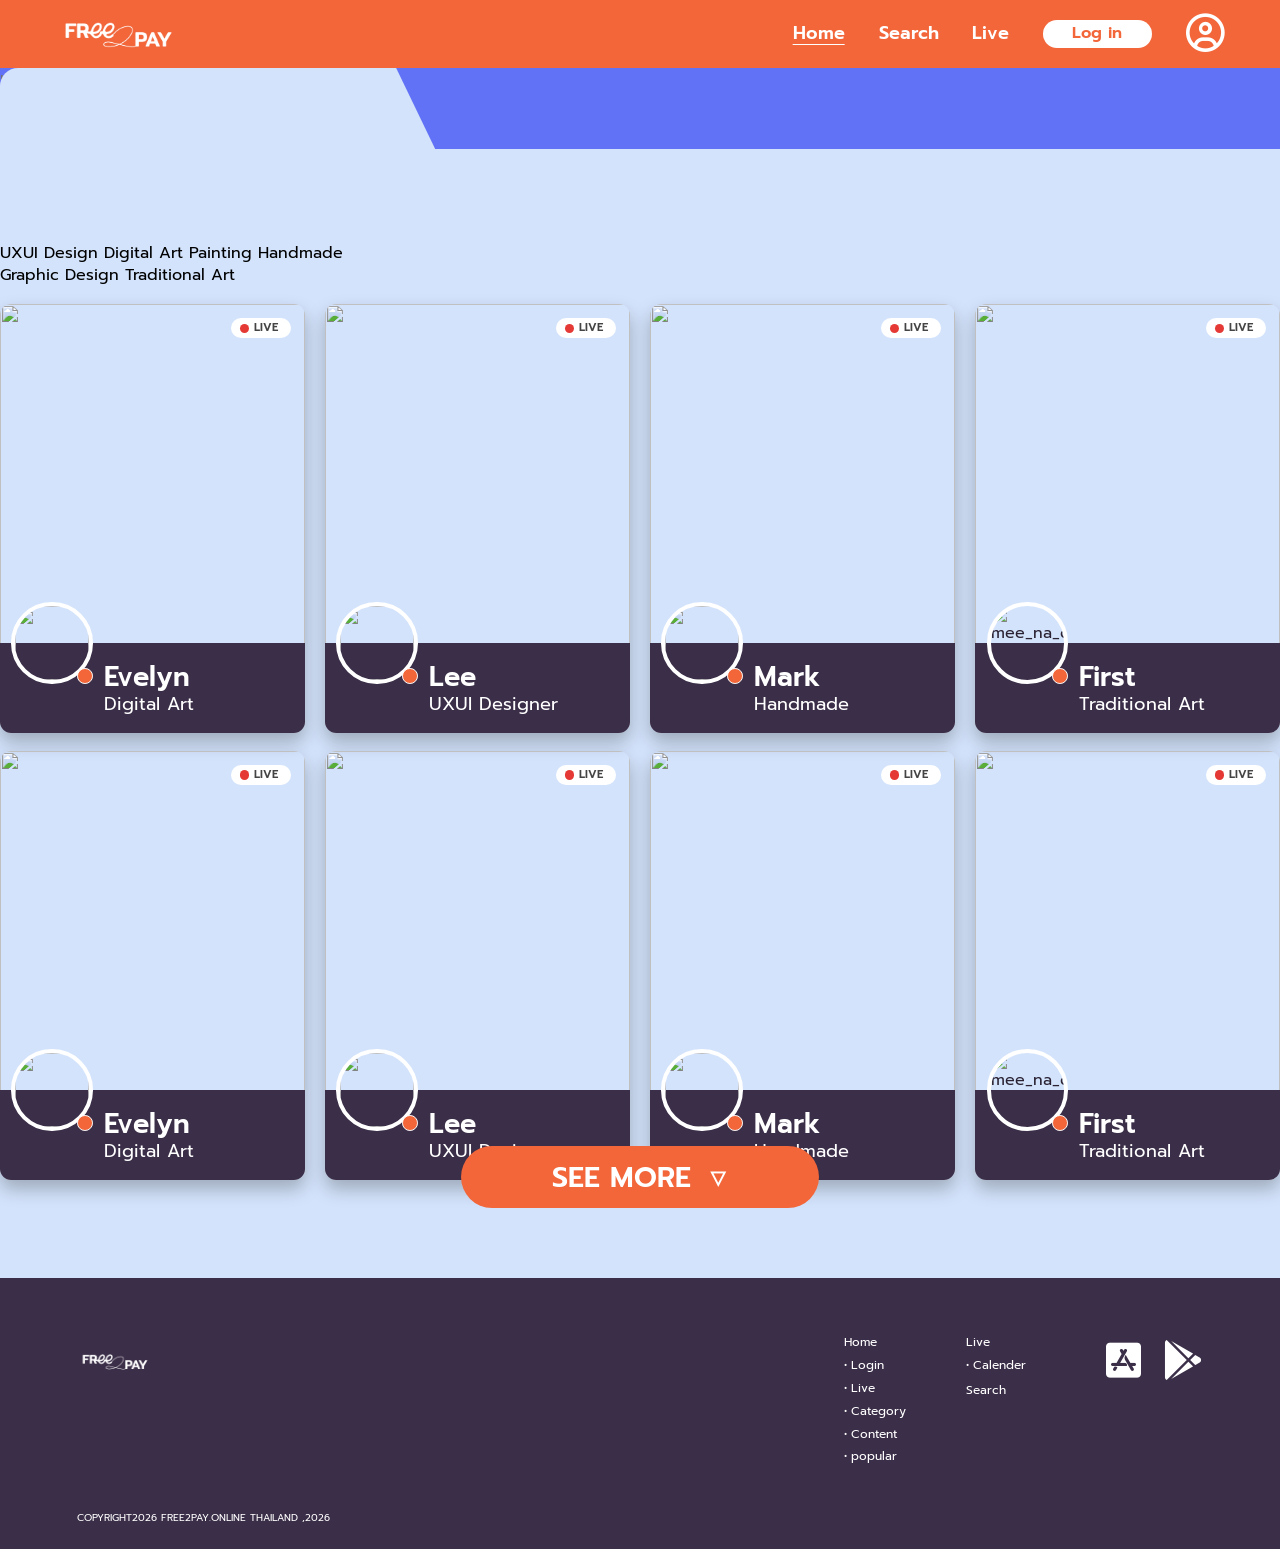
==== free2play-main/page/live.html @ f83314f8 "first commit" ====
<!DOCTYPE html>
<html lang="en">

<head>
    <meta charset="UTF-8">
    <meta name="viewport" content="width=device-width, initial-scale=1.0">

    <!-- favicon+webname -->
    <link rel="icon" type="image/png" href="../images/favicon.png">
    <title>Free2Pay</title>

    <!-- css -->
    <link rel="stylesheet" href="../css/style.css">

    <!-- FontAwesome for Icons -->
    <link rel="stylesheet" href="https://cdnjs.cloudflare.com/ajax/libs/font-awesome/6.4.0/css/all.min.css">

    <!-- Google Fonts: Prompt -->
    <link rel="preconnect" href="https://fonts.googleapis.com">
    <link rel="preconnect" href="https://fonts.gstatic.com" crossorigin>
    <link href="https://fonts.googleapis.com/css2?family=Prompt:wght@300;400;600;700&display=swap" rel="stylesheet">

</head>

<body>

    <nav class="menu">
        <button class="menu-toggle" aria-label="เมนู"
            aria-expanded="false"><span></span><span></span><span></span></button>
        <a href="../page/index.html">
            <img src="../images/logo_white.png" alt="Free2Pay" class="logo_home">
        </a>
        <div class="menubar">
            <div class="menu-links">
                <a href="../page/index.html">Home</a>
                <a href="../page/search.html">Search</a>
                <a href="../page/live.html">Live</a>

                <div class="login">
                    <a href="../page/login.html">Log in</a>
                </div>
            </div>

            <div class="profile">
                <a href="../page/profile.html"><i class="fa-regular fa-circle-user"></i></a>
            </div>
        </div>
    </nav><!--manu-->





    <div class="haed-file-blue">
        <input type="Search" class="input-Search" placeholder="เริ่มค้นหา..." required>
    </div><!-- หมวดหมู่แฟ้มที่เป็นยื้นๆออกมาของโฟลเดอร์ฟ้าอ่อน ของหน้านี้มีช่องค้นหา -->

    <div class="file-blue">

        <div class="interest-tags">
            <div class="tags-row">
                <button type="button" class="tag-pill">UXUI Design</button>
                <button type="button" class="tag-pill">Digital Art</button>
                <button type="button" class="tag-pill">Painting</button>
                <button type="button" class="tag-pill">Handmade</button>
            </div>
            <div class="tags-row">
                <button type="button" class="tag-pill">Graphic Design</button>
                <button type="button" class="tag-pill">Traditional Art</button>
            </div>
        </div><!-- หมวดหมู่ที่เลือกได้ว่ามีงานประเภทออะไรบ้าง จ้าง/ดูงานแนวไหนได้บ้าง -->

        <div class="box-live">

            <div class="video-livebox">

                <div class="but-liveplay">
                    <div class="play"></div>
                    <div class="text-live">LIVE</div>
                </div><!-- ปุ่มสถานะเล่นlive -->

                <img src="https://images.unsplash.com/photo-1744686909443-eb72a54de998?w=500&auto=format&fit=crop&q=60&ixlib=rb-4.1.0&ixid=NHwxMjA3fDA%3D"
                    alt="" class="video"><!-- กล่องวิดิโอlive -->

                <div class="profile-bar">
                    <div class="profile-img">
                        <img src="https://images.unsplash.com/photo-1529665253569-6d01c0eaf7b6?w=500&auto=format&fit=crop&q=60&ixlib=rb-4.1.0&ixid=NHwxMjA3fDA%3D"
                            alt="">
                        <div class="status-on"></div><!-- ปุ่มแสดงสถานะว่าon -->
                    </div>
                </div>

                <div class="username-box">
                    <div class="title-username">Evelyn</div>
                    <div class="category-user">Digital Art</div>
                </div><!-- ชื่อuserกับประเภทของที่ลงหรือliveอยู่ -->

            </div><!-- กล่องlive -->
            <div class="video-livebox">

                <div class="but-liveplay">
                    <div class="play"></div>
                    <div class="text-live">LIVE</div>
                </div><!-- ปุ่มสถานะเล่นlive -->

                <img src="https://images.unsplash.com/photo-1648312182804-346237fbc0ea?w=500&auto=format&fit=crop&q=60&ixlib=rb-4.1.0&ixid=NHwxMjA3fDA%3D"
                    alt="" class="video"><!-- กล่องวิดิโอlive -->

                <div class="profile-bar">
                    <div class="profile-img">
                        <img src="https://plus.unsplash.com/premium_vector-1719858610210-ba3445e84822?w=300&auto=format&fit=crop&q=60&ixlib=rb-4.1.0&ixid=NHwxMjA3fDA%3D"
                            alt="">
                        <div class="status-on"></div><!-- ปุ่มแสดงสถานะว่าon -->
                    </div>
                </div>

                <div class="username-box">
                    <div class="title-username">Lee</div>
                    <div class="category-user">UXUI Designer</div>
                </div><!-- ชื่อuserกับประเภทของที่ลงหรือliveอยู่ -->

            </div><!-- กล่องlive -->
            <div class="video-livebox">

                <div class="but-liveplay">
                    <div class="play"></div>
                    <div class="text-live">LIVE</div>
                </div><!-- ปุ่มสถานะเล่นlive -->

                <img src="https://images.unsplash.com/photo-1780736309282-7af387641534?w=500&auto=format&fit=crop&q=60&ixlib=rb-4.1.0&ixid=NHwxMjA3fDA%3D"
                    alt="" class="video"><!-- กล่องวิดิโอlive -->

                <div class="profile-bar">
                    <div class="profile-img">
                        <img src="https://plus.unsplash.com/premium_photo-1689568126014-06fea9d5d341?w=500&auto=format&fit=crop&q=60&ixlib=rb-4.1.0&ixid=NHwxMjA3fDA%3D"
                            alt="">
                        <div class="status-on"></div><!-- ปุ่มแสดงสถานะว่าon -->
                    </div>
                </div>

                <div class="username-box">
                    <div class="title-username">Mark</div>
                    <div class="category-user">Handmade</div>
                </div><!-- ชื่อuserกับประเภทของที่ลงหรือliveอยู่ -->

            </div><!-- กล่องlive -->
            <div class="video-livebox">

                <div class="but-liveplay">
                    <div class="play"></div>
                    <div class="text-live">LIVE</div>
                </div><!-- ปุ่มสถานะเล่นlive -->

                <img src="https://plus.unsplash.com/premium_photo-1679811672048-9d4b810a7588?w=500&auto=format&fit=crop&q=60&ixlib=rb-4.1.0&ixid=NHwxMjA3fDA%3D"
                    alt="" class="video"><!-- กล่องวิดิโอlive -->

                <div class="profile-bar">
                    <div class="profile-img">
                        <img src="https://scontent-bkk1-2.cdninstagram.com/v/t51.82787-19/587623950_18121647724535474_4561500412363882369_n.jpg?_nc_cat=107&ig_cache_key=GA5uBiOynl3nimFAAIE-vwl1tE0-bmNDAQAB0j-ccb7-5&ccb=7-5&_nc_sid=669407&efg=eyJ2ZW5jb2RlX3RhZyI6InByb2ZpbGVfcGljLnd3dy4xMDgwLkMzIn0%3D&_nc_ohc=AkH8F7Z1qrAQ7kNvwEpXcQX&_nc_oc=AdrXPxxRlP6kgcQ-6U1NUYLHuDvqqBz2s7X9SCip2ym4QjEUYayQNRMcZkh5pmNv8H8&_nc_zt=24&_nc_ht=scontent-bkk1-2.cdninstagram.com&_nc_gid=FTSDUXnGrujBvpRXJhyRGA&_nc_ss=7a6a8&oh=00_AQR739LDVfrSMfxRnPGQp_uZXDQSk8Ql9ayR_ceXsbznjg&oe=6AEE8E19"
                            alt="mee_na_desu">
                        <div class="status-on"></div><!-- ปุ่มแสดงสถานะว่าon -->
                    </div>
                </div>

                <div class="username-box">
                    <div class="title-username">First</div>
                    <div class="category-user">Traditional Art</div>
                </div><!-- ชื่อuserกับประเภทของที่ลงหรือliveอยู่ -->

            </div><!-- กล่องlive -->

        </div><!-- ครอบกล่องlive -->

        <div class="box-live">

            <div class="video-livebox">

                <div class="but-liveplay">
                    <div class="play"></div>
                    <div class="text-live">LIVE</div>
                </div><!-- ปุ่มสถานะเล่นlive -->

                <img src="https://images.unsplash.com/photo-1744686909443-eb72a54de998?w=500&auto=format&fit=crop&q=60&ixlib=rb-4.1.0&ixid=NHwxMjA3fDA%3D"
                    alt="" class="video"><!-- กล่องวิดิโอlive -->

                <div class="profile-bar">
                    <div class="profile-img">
                        <img src="https://images.unsplash.com/photo-1529665253569-6d01c0eaf7b6?w=500&auto=format&fit=crop&q=60&ixlib=rb-4.1.0&ixid=NHwxMjA3fDA%3D"
                            alt="">
                        <div class="status-on"></div><!-- ปุ่มแสดงสถานะว่าon -->
                    </div>
                </div>

                <div class="username-box">
                    <div class="title-username">Evelyn</div>
                    <div class="category-user">Digital Art</div>
                </div><!-- ชื่อuserกับประเภทของที่ลงหรือliveอยู่ -->

            </div><!-- กล่องlive -->
            <div class="video-livebox">

                <div class="but-liveplay">
                    <div class="play"></div>
                    <div class="text-live">LIVE</div>
                </div><!-- ปุ่มสถานะเล่นlive -->

                <img src="https://images.unsplash.com/photo-1648312182804-346237fbc0ea?w=500&auto=format&fit=crop&q=60&ixlib=rb-4.1.0&ixid=NHwxMjA3fDA%3D"
                    alt="" class="video"><!-- กล่องวิดิโอlive -->

                <div class="profile-bar">
                    <div class="profile-img">
                        <img src="https://plus.unsplash.com/premium_vector-1719858610210-ba3445e84822?w=300&auto=format&fit=crop&q=60&ixlib=rb-4.1.0&ixid=NHwxMjA3fDA%3D"
                            alt="">
                        <div class="status-on"></div><!-- ปุ่มแสดงสถานะว่าon -->
                    </div>
                </div>

                <div class="username-box">
                    <div class="title-username">Lee</div>
                    <div class="category-user">UXUI Designer</div>
                </div><!-- ชื่อuserกับประเภทของที่ลงหรือliveอยู่ -->

            </div><!-- กล่องlive -->
            <div class="video-livebox">

                <div class="but-liveplay">
                    <div class="play"></div>
                    <div class="text-live">LIVE</div>
                </div><!-- ปุ่มสถานะเล่นlive -->

                <img src="https://images.unsplash.com/photo-1780736309282-7af387641534?w=500&auto=format&fit=crop&q=60&ixlib=rb-4.1.0&ixid=NHwxMjA3fDA%3D"
                    alt="" class="video"><!-- กล่องวิดิโอlive -->

                <div class="profile-bar">
                    <div class="profile-img">
                        <img src="https://plus.unsplash.com/premium_photo-1689568126014-06fea9d5d341?w=500&auto=format&fit=crop&q=60&ixlib=rb-4.1.0&ixid=NHwxMjA3fDA%3D"
                            alt="">
                        <div class="status-on"></div><!-- ปุ่มแสดงสถานะว่าon -->
                    </div>
                </div>

                <div class="username-box">
                    <div class="title-username">Mark</div>
                    <div class="category-user">Handmade</div>
                </div><!-- ชื่อuserกับประเภทของที่ลงหรือliveอยู่ -->

            </div><!-- กล่องlive -->
            <div class="video-livebox">

                <div class="but-liveplay">
                    <div class="play"></div>
                    <div class="text-live">LIVE</div>
                </div><!-- ปุ่มสถานะเล่นlive -->

                <img src="https://plus.unsplash.com/premium_photo-1679811672048-9d4b810a7588?w=500&auto=format&fit=crop&q=60&ixlib=rb-4.1.0&ixid=NHwxMjA3fDA%3D"
                    alt="" class="video"><!-- กล่องวิดิโอlive -->

                <div class="profile-bar">
                    <div class="profile-img">
                        <img src="https://scontent-bkk1-2.cdninstagram.com/v/t51.82787-19/587623950_18121647724535474_4561500412363882369_n.jpg?_nc_cat=107&ig_cache_key=GA5uBiOynl3nimFAAIE-vwl1tE0-bmNDAQAB0j-ccb7-5&ccb=7-5&_nc_sid=669407&efg=eyJ2ZW5jb2RlX3RhZyI6InByb2ZpbGVfcGljLnd3dy4xMDgwLkMzIn0%3D&_nc_ohc=AkH8F7Z1qrAQ7kNvwEpXcQX&_nc_oc=AdrXPxxRlP6kgcQ-6U1NUYLHuDvqqBz2s7X9SCip2ym4QjEUYayQNRMcZkh5pmNv8H8&_nc_zt=24&_nc_ht=scontent-bkk1-2.cdninstagram.com&_nc_gid=FTSDUXnGrujBvpRXJhyRGA&_nc_ss=7a6a8&oh=00_AQR739LDVfrSMfxRnPGQp_uZXDQSk8Ql9ayR_ceXsbznjg&oe=6AEE8E19"
                            alt="mee_na_desu">
                        <div class="status-on"></div><!-- ปุ่มแสดงสถานะว่าon -->
                    </div>
                </div>

                <div class="username-box">
                    <div class="title-username">First</div>
                    <div class="category-user">Traditional Art</div>
                </div><!-- ชื่อuserกับประเภทของที่ลงหรือliveอยู่ -->

            </div><!-- กล่องlive -->

        </div><!-- ครอบกล่องlive -->

        <div class="box-button-seemore">
            <div class="but-seemore">
                SEE MORE <i class="fa-regular fa-sort-down"></i>
            </div>
        </div><!-- ปุ่มsee more -->

    </div><!-- แฟ้มข้างในของโฟลเดอร์ฟ้าอ่อน -->

    <footer class="footer">
        <div class="footer-container">

            <!-- โลโก้ฝั่งซ้าย -->
            <div class="footer-brand">
                <a href="index.html">
                    <img src="../images/logo_white.png" alt="Free2Pay" class="footer-logo">
                </a>
            </div>

            <!-- เมนูลิงก์ตรงกลาง -->
            <div class="footer-nav">
                <!-- คอลัมน์ Home -->
                <div class="footer-col">
                    <h4 class="footer-title">Home</h4>
                    <ul class="footer-list">
                        <li><a href="login.html">Login</a></li>
                        <li><a href="live.html">Live</a></li>
                        <li><a href="search.html">Category</a></li>
                        <li><a href="#">Content</a></li>
                        <li><a href="#">popular</a></li>
                    </ul>
                </div>

                <!-- คอลัมน์ Live & Search -->
                <div class="footer-col">
                    <h4 class="footer-title">Live</h4>
                    <ul class="footer-list">
                        <li><a href="live.html">Calender</a></li>
                    </ul>
                    <h4 class="footer-title search-title"><a href="search.html">Search</a></h4>
                </div>
            </div>

            <!-- ไอคอนดาวน์โหลดแอปฝั่งขวา -->
            <div class="footer-apps">
                <a href="#" class="app-icon" title="App Store">
                    <i class="fa-brands fa-app-store-ios"></i>
                </a>
                <a href="#" class="app-icon" title="Google Play">
                    <i class="fa-brands fa-google-play"></i>
                </a>
            </div>

        </div><!-- footer-container -->

        <!-- ข้อความ Copyright ด้านล่างสุด -->
        <div class="footer-bottom">
            <p>COPYRIGHT2026 FREE2PAY.ONLINE THAILAND ,2026</p>
        </div>
    </footer>

    <script src="../js/menu.js"></script>
</body>

</html>
---- free2play-main/css/style.css ----
/* =====================================================
   Free2Pay – style.css (เขียนให้ตรงกับ class ใน index.html)
   ===================================================== */

:root {
    --orange: #f2663a;
    --plum: #3b2e48;
    --violet: #6272f6;
    --sky: #d3e3fb;
    --paper: #c9dcf7;
    --pink: #ffe0e0;
    --cream: #fdf1ee;
    --ink: #2a2233;
    --font: "Prompt", system-ui, sans-serif;
    --u: calc(100vw / 567);
    /* 1u = 1px ของแบบที่กว้าง 567px */
    --wrap: 88vw;
    --gap: calc(44 * var(--u));
}

* {
    box-sizing: border-box;
    margin: 0;
    padding: 0;
}

body {
    font-family: var(--font);
    color: var(--ink);
    background: var(--violet);
    line-height: 1.4;
}

a {
    color: inherit;
    text-decoration: none;
}

ul {
    list-style: none;
}

img {
    display: block;
    max-width: 100%;
}

button,
input,
textarea {
    font: inherit;
    border: 0;
    outline: 0;
    background: none;
}

button {
    cursor: pointer;
}

:focus-visible {
    outline: 3px solid #fff;
    outline-offset: 2px;
}

/* ---------- ตัวช่วยที่ใช้ซ้ำ ---------- */
.status-on {
    position: absolute;
    right: 0;
    bottom: 0;
    width: 14px;
    height: 14px;
    background: var(--orange);
    border: 2px solid #fff;
    border-radius: 50%;
}

/* =====================================================
   MENU
   ===================================================== */
.menu {
    background: var(--orange);
    height: clamp(52px, calc(30 * var(--u)), 80px);
    padding: 0 calc(25 * var(--u));
    display: flex;
    align-items: center;
    justify-content: space-between;
    position: sticky;
    top: 0;
    z-index: 100;
}

.logo_home {
    width: clamp(90px, calc(55 * var(--u)), 170px);
    height: auto;
}

.menubar {
    display: flex;
    align-items: center;
    gap: clamp(14px, calc(15 * var(--u)), 40px);
    color: #fff;
    font-size: clamp(12px, calc(8 * var(--u)), 22px);
    font-weight: 600;
}

.menubar>a:first-child {
    text-decoration: underline;
    text-underline-offset: 5px;
}

.login a {
    display: block;
    background: #fff;
    color: var(--orange);
    padding: .15em 1.8em;
    border-radius: 99px;
    font-size: .9em;
}

.profile a {
    display: block;
    font-size: clamp(22px, calc(17 * var(--u)), 44px);
    line-height: 1;
}

/* =====================================================
   HERO  (<haed> ใน html ต้องสั่ง display:block)
   ===================================================== */
.hero-bar {
    display: block;
    position: relative;
    height: calc(216 * var(--u));
    background: url('../images/home.png') no-repeat center center / cover;
    color: #fff;
    overflow: hidden;
}

/* ซ่อน element ที่ซ้ำกับภาพพื้นหลัง (โลโก้และข้อความอยู่ใน home.png แล้ว) */
.hero-bar .logo-img,
.hero-bar .text-promot {
    display: none;
}

/* รูปภาพ Polaroid ฝั่งขวา */
.img-promot {
    position: absolute;
    inset: 0;
    z-index: 2;
    pointer-events: none;
}

.img-promot img {
    pointer-events: auto;
    position: absolute;
    background: #fff;
    padding: calc(3 * var(--u));
    object-fit: cover;
    border-radius: calc(3 * var(--u));
    box-shadow: 0 calc(3 * var(--u)) calc(8 * var(--u)) rgba(0, 0, 0, .35);
    transition: transform .3s, z-index .3s;
}

.img-promot img:nth-child(1) {
    width: calc(100 * var(--u));
    height: calc(114 * var(--u));
    left: calc(262 * var(--u));
    top: calc(103 * var(--u));
    transform: rotate(-20deg);
    z-index: 1;
}

.img-promot img:nth-child(2) {
    width: calc(100 * var(--u));
    height: calc(108 * var(--u));
    left: calc(360 * var(--u));
    top: calc(60 * var(--u));
    transform: rotate(-12deg);
    z-index: 3;
}

.img-promot img:nth-child(3) {
    width: calc(106 * var(--u));
    height: calc(98 * var(--u));
    left: calc(458 * var(--u));
    top: calc(73 * var(--u));
    transform: rotate(7deg);
    z-index: 2;
}

.img-promot img:hover {
    transform: scale(1.05) rotate(0deg);
    z-index: 10;
}

.button-home {
    position: absolute;
    left: calc(59 * var(--u));
    top: calc(151 * var(--u));
    z-index: 5;
}

.button-home a {
    display: flex;
    align-items: center;
    justify-content: center;
    width: calc(112 * var(--u));
    height: calc(35 * var(--u));
    background: var(--violet);
    color: #fff;
    font-size: calc(14 * var(--u));
    font-weight: 500;
    border-radius: calc(5 * var(--u));
    transition: background .2s;
}

.button-home a:hover {
    background: var(--orange);
}

/* =====================================================
   แท็บสีน้ำเงินที่ยื่นขึ้นไปในฮีโร่ + ปุ่ม SEE ALL
   ===================================================== */
.haed-file-darkblue {
    position: relative;
    z-index: 3;
    height: calc(38 * var(--u));
    margin-top: calc(-38 * var(--u));
    display: flex;
    justify-content: flex-end;
    align-items: center;
    padding-right: calc(24 * var(--u));
}

.haed-file-darkblue::before {
    content: "";
    position: absolute;
    right: 0;
    bottom: 0;
    width: calc(195 * var(--u));
    height: 100%;
    background: var(--violet);
    clip-path: polygon(0 100%, 4% 14%, 9% 0, 100% 0, 100% 100%);
}

.see-button {
    position: relative;
    margin-top: calc(8 * var(--u));
}

.see-button a {
    display: block;
    background: var(--pink);
    color: var(--orange);
    font-weight: 600;
    letter-spacing: .5px;
    font-size: calc(9 * var(--u));
    padding: calc(5 * var(--u)) calc(20 * var(--u));
    border-radius: 99px;
    transition: background .2s, color .2s;
}

.see-button a:hover {
    background: var(--orange);
    color: #fff;
}

.file-darkblue {
    background: var(--violet);
    padding: calc(32 * var(--u)) 0 50px;
    position: relative;
    display: flex;
    flex-direction: column;
    align-items: center;
    gap: var(--gap);
}

.file-darkblue>* {
    width: 100%;
    max-width: var(--wrap);
}

/* ---------- กล่องหมวดผู้ชม ---------- */
.category-button {
    display: flex;
    justify-content: center;
    align-items: flex-start;
    gap: calc(40 * var(--u));
}

.boxdesign-1 {
    position: relative;
    width: calc(108 * var(--u));
    height: calc(88 * var(--u));
    text-align: center;
    display: flex;
    flex-direction: column;
    align-items: center;
    justify-content: center;
    transition: transform .2s;
}

.boxdesign-1:hover {
    transform: translateY(-6px);
}

.boxdesign-1 img {
    position: absolute;
    inset: 0;
    width: 100%;
    height: 100%;
    object-fit: fill;
    z-index: 0;
}

.boxdesign-1 .title,
.boxdesign-1 .detail {
    position: relative;
    z-index: 1;
}

.boxdesign-1 .title {
    font-size: calc(13 * var(--u));
    font-weight: 600;
}

.boxdesign-1 .detail {
    font-size: calc(6.5 * var(--u));
    color: #44507a;
    margin-top: calc(3 * var(--u));
}

.boxdesign-1:nth-child(2) {
    width: calc(118 * var(--u));
    height: calc(84 * var(--u));
    margin-top: calc(-10 * var(--u));
}

/* =====================================================
   FOLDER-BOX (ใช้ทั้งในส่วนน้ำเงินมืดและส่วนฟ้าอ่อน)
   ===================================================== */
.folder-box {
    display: flex;
    justify-content: center;
    gap: calc(19 * var(--u));
    flex-wrap: wrap;
}

.bottomlayer-folder {
    position: relative;
    width: calc(104 * var(--u));
    height: calc(78 * var(--u));
}

.artwork {
    position: absolute;
    left: 0;
    right: 0;
    top: 0;
    height: calc(58 * var(--u));
}

.artwork img {
    position: absolute;
    width: calc(46 * var(--u));
    height: calc(56 * var(--u));
    object-fit: cover;
    background: #fff;
    border: calc(2 * var(--u)) solid #fff;
    box-shadow: 0 calc(2 * var(--u)) calc(5 * var(--u)) rgba(0, 0, 0, .3);
    transition: transform .3s;
}

.folder-left {
    left: calc(2 * var(--u));
    top: calc(7 * var(--u));
    transform: rotate(-10deg);
}

.folder-center {
    left: calc(29 * var(--u));
    top: 0;
    transform: rotate(2deg);
    z-index: 1;
}

.folder-right {
    right: calc(2 * var(--u));
    top: calc(7 * var(--u));
    transform: rotate(12deg);
}

.bottomlayer-folder:hover .folder-left {
    transform: rotate(-16deg) translateY(-6px);
}

.bottomlayer-folder:hover .folder-center {
    transform: rotate(2deg) translateY(-9px);
}

.bottomlayer-folder:hover .folder-right {
    transform: rotate(18deg) translateY(-6px);
}

.toplayer-folder {
    position: absolute;
    left: 0;
    right: 0;
    bottom: 0;
    height: calc(42 * var(--u));
    z-index: 2;
    border-radius: calc(3 * var(--u));
    background: rgba(207, 224, 251, .82);
    backdrop-filter: blur(3px);
    box-shadow: 0 calc(4 * var(--u)) calc(7 * var(--u)) rgba(0, 0, 0, .18);
    display: flex;
    align-items: center;
    justify-content: center;
    transition: background .2s;
}

.text-folder {
    font-size: calc(9.5 * var(--u));
    font-weight: 500;
    color: #6f7fe0;
}

/* โฟลเดอร์ชุดล่าง (พื้นฟ้าอ่อน) : สีน้ำเงิน hover เป็นส้ม */
.file-blue+.folder-box {
    background: var(--sky);
    padding: 10px 24px 70px;
    gap: calc(35 * var(--u));
}

.file-blue+.folder-box .toplayer-folder {
    background: var(--violet);
    justify-content: flex-start;
    padding: 0 calc(7 * var(--u));
}

.file-blue+.folder-box .toplayer-folder:hover,
.file-blue+.folder-box .bottomlayer-folder:hover .toplayer-folder {
    background: var(--orange);
}

.detailuser-folder {
    display: grid;
    grid-template-columns: calc(22 * var(--u)) 1fr;
    column-gap: calc(5 * var(--u));
    align-items: center;
    color: #fff;
}

.user-folder {
    grid-row: 1 / 3;
    width: calc(22 * var(--u));
    height: calc(22 * var(--u));
    border-radius: 50%;
    object-fit: cover;
    border: 2px solid #fff;
}

.name-folder {
    font-size: calc(8 * var(--u));
    font-weight: 600;
    align-self: end;
}

.cat-folder {
    font-size: calc(5.5 * var(--u));
    align-self: start;
}

/* =====================================================
   LIVE
   ===================================================== */
.box-live {
    display: grid;
    grid-template-columns: repeat(4, 1fr);
    gap: calc(9 * var(--u));
    margin-top: calc(8 * var(--u));
}

.video-livebox {
    position: relative;
    height: calc(190 * var(--u));
    border-radius: calc(5 * var(--u));
    overflow: hidden;
    box-shadow: 0 calc(4 * var(--u)) calc(8 * var(--u)) rgba(0, 0, 0, .25);
}

.video-livebox .video {
    width: 100%;
    height: 100%;
    object-fit: cover;
}

.but-liveplay {
    position: absolute;
    top: calc(6 * var(--u));
    right: calc(6 * var(--u));
    z-index: 2;
    background: #fff;
    border-radius: 99px;
    display: flex;
    align-items: center;
    gap: calc(2 * var(--u));
    padding: calc(1 * var(--u)) calc(6 * var(--u)) calc(1 * var(--u)) calc(4 * var(--u));
}

.play {
    width: calc(4 * var(--u));
    height: calc(4 * var(--u));
    background: #e53935;
    border-radius: 50%;
}

.text-live {
    font-size: calc(5 * var(--u));
    font-weight: 600;
    color: #444;
}

.profile-bar {
    position: absolute;
    left: calc(5 * var(--u));
    bottom: calc(22 * var(--u));
    z-index: 3;
}

.profile-img {
    position: relative;
    width: calc(36 * var(--u));
    height: calc(36 * var(--u));
}

.profile-img>img {
    width: 100%;
    height: 100%;
    object-fit: cover;
    border-radius: 50%;
    border: calc(2 * var(--u)) solid #fff;
}

.profile-img .status-on {
    width: calc(7 * var(--u));
    height: calc(7 * var(--u));
    border-width: 1.5px;
}

.username-box {
    position: absolute;
    left: 0;
    right: 0;
    bottom: 0;
    height: calc(40 * var(--u));
    background: var(--plum);
    color: #fff;
    padding: 0 calc(6 * var(--u)) 0 calc(46 * var(--u));
    display: flex;
    flex-direction: column;
    justify-content: center;
}

.title-username {
    font-size: calc(12 * var(--u));
    font-weight: 600;
    line-height: 1.2;
}

.category-user {
    font-size: calc(8 * var(--u));
    line-height: 1.2;
}

/* =====================================================
   NOTEBOOK ใหญ่ (โพสต์)
   ===================================================== */
.box-big-note {
    position: relative;
    background: #fff;
    border-radius: 4px;
    max-height: 1120px;
    overflow: hidden;
    display: flex;
    gap: 40px;
    padding: 36px 40px 0 0;
    background-image: repeating-linear-gradient(transparent 0 35px, rgba(150, 180, 240, .4) 35px 36px);
    box-shadow: 0 10px 24px rgba(0, 0, 0, .25);
}

.box-left {
    position: relative;
    flex: 1;
    padding-left: 120px;
    min-width: 0;
}

.box-left>img {
    position: absolute;
    left: 0;
    top: -36px;
    width: 90px;
    height: calc(100% + 36px);
    object-fit: fill;
}

.box-post {
    margin-bottom: 34px;
}

.user-profile-post {
    display: grid;
    grid-template-columns: 46px auto;
    column-gap: 12px;
    align-items: center;
}

.user-profile-post img {
    grid-row: 1 / 3;
    width: 46px;
    height: 46px;
    border-radius: 50%;
    object-fit: cover;
}

.user-name-post {
    color: var(--orange);
    font-size: 19px;
    font-weight: 600;
    line-height: 1.1;
    align-self: end;
}

.category-post {
    font-size: 15px;
    align-self: start;
}

.detail-post {
    font-size: 11px;
    margin: 14px 0 8px 14px;
}

.img-post {
    width: 100%;
    max-width: 480px;
    height: 280px;
    object-fit: cover;
}

.box-right {
    position: relative;
    width: 340px;
    flex: none;
}

.create-post-note {
    position: relative;
    background: var(--pink);
    border-radius: 4px;
    padding: 26px 24px 20px;
    color: var(--orange);
    box-shadow: 0 5px 10px rgba(0, 0, 0, .12);
}

.pin-deco {
    position: absolute;
    left: -22px;
    top: -22px;
    width: 44px;
    z-index: 3;
}

.note-header {
    display: flex;
    align-items: center;
    gap: 12px;
}

.user-icon {
    font-size: 40px;
    line-height: 1;
}

.user-name-boxpost {
    font-size: 19px;
    font-weight: 600;
}

.category-pill a {
    display: inline-block;
    background: #ffeded;
    color: #f6b3a5;
    font-size: 10px;
    padding: 1px 14px;
    border-radius: 99px;
}

.note-input-box {
    background: #fff;
    margin-top: 18px;
    height: 190px;
    position: relative;
}

.note-input-box textarea {
    width: 100%;
    height: 145px;
    resize: none;
    padding: 12px;
    font-size: 11px;
    color: var(--ink);
}

.note-input-box textarea::placeholder {
    color: var(--orange);
}

.input-toolbar {
    position: absolute;
    left: 12px;
    right: 12px;
    bottom: 8px;
    display: flex;
    justify-content: space-between;
}

.tool-left {
    display: flex;
    gap: 10px;
}

.tool-btn {
    color: var(--orange);
    font-size: 16px;
}

.note-footer {
    display: flex;
    justify-content: flex-end;
    margin-top: 22px;
}

.btn-post {
    background: var(--orange);
    color: #fff;
    font-size: 20px;
    font-weight: 600;
    padding: 6px 28px;
    border-radius: 99px;
    transition: transform .15s;
}

.btn-post:hover {
    transform: scale(1.05);
}

.img-artworkpost {
    position: relative;
    margin-top: 28px;
    padding-right: 26px;
    display: flex;
    flex-direction: column;
    gap: 10px;
}

.postart {
    width: 100%;
    height: 290px;
    object-fit: cover;
}

.box-slide {
    position: absolute;
    right: 0;
    top: 0;
    width: 8px;
    height: 400px;
    background: #d6e4fa;
    border-radius: 4px;
}

.button-slide {
    width: 100%;
    height: 55%;
    background: var(--violet);
    border-radius: 4px;
}

.gradient-box {
    position: relative;
    margin-top: -180px;
    height: 180px;
    z-index: 4;
    pointer-events: none;
    background: linear-gradient(to bottom, rgba(98, 114, 246, 0), var(--violet) 90%);
}

.box-button-seemore {
    display: flex;
    justify-content: center;
    margin-top: -40px;
    position: relative;
    z-index: 5;
}

.but-seemore {
    width: 330px;
    text-align: center;
    background: var(--orange);
    color: #fff;
    font-size: 22px;
    font-weight: 500;
    padding: 10px 0;
    border-radius: 99px;
    cursor: pointer;
    transition: transform .15s;
}

.but-seemore:hover {
    transform: translateY(-3px);
}

.but-seemore i {
    margin-left: 6px;
    position: relative;
    top: -3px;
}

/* =====================================================
   หัวแฟ้มฟ้าอ่อน + เนื้อหา
   ===================================================== */
.haed-file-blue {
    background: var(--violet);
    height: 56px;
    position: relative;
}

.haed-file-blue::before {
    content: "";
    position: absolute;
    left: 0;
    bottom: 0;
    width: 34%;
    height: 100%;
    background: var(--sky);
    clip-path: polygon(0 100%, 0 0, 88% 0, 100% 100%);
}

.file-blue {
    background: var(--sky);
    padding: 24px 24px 50px;
}

.box-highlight-artist {
    width: 100%;
    max-width: var(--wrap);
    margin: 0 auto;
    display: flex;
    gap: 24px;
    align-items: stretch;
}

.highlight-left,
.highlight-right {
    background: var(--cream);
    border-radius: 4px;
    box-shadow: 0 4px 10px rgba(0, 0, 0, .08);
    padding: 24px 22px 20px;
}

.highlight-left {
    flex: 1.4;
    min-width: 0;
}

.highlight-right {
    flex: 1;
    min-width: 0;
    display: flex;
    flex-direction: column;
}

.artist-header {
    display: flex;
    align-items: center;
    justify-content: space-between;
}

.artist-profile {
    display: flex;
    align-items: center;
    gap: 12px;
}

.avatar-wrap {
    position: relative;
    width: 50px;
    height: 50px;
}

.artist-avatar {
    width: 100%;
    height: 100%;
    border-radius: 50%;
    object-fit: cover;
    border: 3px solid #fff;
}

.artist-name {
    color: var(--orange);
    font-size: 20px;
    font-weight: 600;
    line-height: 1.1;
}

.artist-category {
    font-size: 14px;
}

.palettes-vote {
    display: flex;
    gap: 6px;
    color: #ee6a78;
    font-size: 20px;
}

.art-gallery {
    display: grid;
    grid-template-columns: 1fr 1.5fr 1fr;
    height: 370px;
    margin-top: 16px;
}

.gallery-item {
    width: 100%;
    height: 100%;
    object-fit: cover;
}

.scrollbar {
    height: 4px;
    background: #dcdcf2;
    margin-top: 24px;
    position: relative;
    border-radius: 4px;
}

.button-scrollbar {
    position: absolute;
    left: 0;
    top: -1px;
    width: 55%;
    height: 6px;
    background: var(--violet);
    border-radius: 4px;
}

.feedback-header {
    display: flex;
    justify-content: space-between;
    align-items: center;
    color: var(--violet);
}

.feedback-title {
    font-size: 20px;
    font-weight: 600;
}

.btn-more {
    font-size: 16px;
    padding: 0 6px;
}

.line {
    height: 2px;
    background: var(--violet);
    margin: 6px 0 4px;
}

.feedback-list {
    flex: 1;
}

.feedback-item {
    display: flex;
    gap: 12px;
    padding-top: 18px;
}

.user-avatar {
    width: 40px;
    height: 40px;
    border-radius: 50%;
    object-fit: cover;
    flex: none;
}

.feedback-user {
    color: var(--orange);
    font-size: 13px;
    font-weight: 600;
}

.feedback-text {
    font-size: 11px;
    color: #6a5a6a;
}

.feedback-input-bar {
    display: flex;
    align-items: center;
    gap: 10px;
    margin-top: 24px;
    color: var(--orange);
}

.my-profile {
    font-size: 28px;
    line-height: 1;
}

.comment {
    flex: 1;
}

.comment input {
    width: 100%;
    height: 18px;
    background: var(--orange);
    border-radius: 99px;
    padding: 0 12px;
    color: #fff;
    font-size: 11px;
}

.btn-send {
    font-size: 22px;
    cursor: pointer;
}

/* =====================================================
   FOOTER
   ===================================================== */
.footer {
    background: var(--plum);
    color: #fff;
    padding: 56px 6vw 24px;
}

.footer-container {
    display: grid;
    grid-template-columns: 1fr auto auto;
    gap: 24px 80px;
    align-items: start;
    max-width: 1300px;
    margin: 0 auto;
}

.footer-logo {
    height: 30px;
    width: auto;
    margin-top: 12px;
}

.footer-nav {
    display: flex;
    gap: 60px;
}

.footer-title {
    font-size: 12px;
    font-weight: 400;
    margin-bottom: 6px;
}

.footer-list li {
    font-size: 12px;
    margin-bottom: 6px;
}

.footer-list li::before {
    content: "• ";
}

.footer-list a:hover,
.footer-title a:hover {
    color: var(--orange);
}

.search-title {
    margin-top: 8px;
}

.footer-apps {
    display: flex;
    gap: 22px;
    font-size: 40px;
}

.app-icon {
    transition: color .2s;
}

.app-icon:hover {
    color: var(--orange);
}

.footer-bottom {
    max-width: 1300px;
    margin: 40px auto 0;
    font-size: 10px;
}

/* =====================================================
   RESPONSIVE
   ===================================================== */
@media (max-width: 960px) {
    .box-live {
        grid-template-columns: repeat(2, 1fr);
    }

    .box-highlight-artist {
        flex-direction: column;
    }

    .footer-container {
        grid-template-columns: 1fr;
    }
}

@media (max-width: 560px) {
    .box-live {
        grid-template-columns: 1fr;
    }

    .menubar {
        gap: 12px;
    }
}

/* ---------- คลิปหนีบ: วางในลำดับ flex ก่อนสมุด แล้วดึงให้ทับขอบบนสมุด ---------- */
.cilp-peper {
    position: relative;
    align-self: flex-end;
    width: 34px;
    max-width: 34px;
    height: 56px;
    margin: 0 5% calc(-31px - var(--gap)) 0;
    z-index: 6;
}

/* ---------- วงกลมไปหน้า Live (ซ้อนทับการ์ดใบที่ 4 ทางขวา) ---------- */
.box-live {
    position: relative;
}

.file-darkblue {
    overflow-x: clip;
}

.live-circle {
    position: absolute;
    top: 50%;
    right: calc(-68 * var(--u));
    width: calc(128 * var(--u));
    height: calc(128 * var(--u));
    transform: translateY(-50%);
    border-radius: 50%;
    border: calc(3 * var(--u)) solid #fff;
    overflow: hidden;
    z-index: 4;
    box-shadow: 0 calc(3 * var(--u)) calc(9 * var(--u)) rgba(0, 0, 0, .3);
    transition: transform .25s;
}

.live-circle img {
    width: 100%;
    height: 100%;
    object-fit: cover;
}

.live-circle:hover {
    transform: translateY(-50%) scale(1.06);
}

/* =====================================================
   สมุดโน๊ตโพสต์ (ปรับให้ตรงแบบ – หน่วย u เหมือนด้านบน)
   ===================================================== */
.cilp-peper {
    width: calc(19 * var(--u));
    max-width: calc(19 * var(--u));
    height: calc(42 * var(--u));
    margin: 0 calc(6vw + 8 * var(--u)) calc(19 * var(--u) - 42 * var(--u) - var(--gap)) 0;
}

.box-big-note {
    display: flex;
    align-items: flex-start;
    gap: calc(29 * var(--u));
    max-height: calc(700 * var(--u));
    padding: calc(16 * var(--u)) calc(17 * var(--u)) 0 0;
    overflow: hidden;
    border-radius: calc(3 * var(--u));
    background-image: repeating-linear-gradient(transparent 0 calc(29 * var(--u)), rgba(150, 180, 240, .35) calc(29 * var(--u)) calc(30 * var(--u)));
}

/* รูเจาะกระดาษ: วาดด้วย CSS (ซ่อนรูป note.png ที่ถูกยืดจนเป็นวงรี) */
.box-left {
    position: relative;
    flex: none;
    width: calc(243 * var(--u));
    padding-left: calc(42 * var(--u));
}

.box-left>img {
    display: none;
}

.box-big-note::before {
    content: "";
    position: absolute;
    left: calc(10 * var(--u));
    top: 0;
    bottom: 0;
    width: calc(18 * var(--u));
    background: radial-gradient(circle, var(--violet) 0 calc(8 * var(--u)), transparent calc(8.5 * var(--u))) center top / calc(18 * var(--u)) calc(33 * var(--u)) repeat-y;
    -webkit-mask: linear-gradient(transparent 0, #000 calc(10 * var(--u)));
    mask: linear-gradient(transparent 0, #000 calc(10 * var(--u)));
}

.box-post {
    margin-bottom: calc(28 * var(--u));
}

.user-profile-post {
    grid-template-columns: calc(35 * var(--u)) auto;
    column-gap: calc(8 * var(--u));
}

.user-profile-post img {
    width: calc(35 * var(--u));
    height: calc(35 * var(--u));
}

.user-name-post {
    font-size: calc(15 * var(--u));
}

.category-post {
    font-size: calc(10.5 * var(--u));
    color: var(--ink);
}

.detail-post {
    font-size: calc(6.5 * var(--u));
    margin: calc(8 * var(--u)) 0 calc(5 * var(--u)) calc(7 * var(--u));
    line-height: 1.5;
}

.img-post {
    width: calc(201 * var(--u));
    max-width: none;
    height: calc(135 * var(--u));
}

.box-right {
    flex: none;
    width: calc(205 * var(--u));
}

.create-post-note {
    padding: calc(12 * var(--u)) calc(21 * var(--u)) calc(16 * var(--u));
    border-radius: calc(3 * var(--u));
}

.pin-deco {
    left: calc(-9 * var(--u));
    top: calc(-10 * var(--u));
    width: calc(17 * var(--u));
}

.note-header {
    gap: calc(7 * var(--u));
    height: calc(38 * var(--u));
}

.user-icon {
    font-size: calc(22 * var(--u));
}

.user-name-boxpost {
    font-size: calc(13 * var(--u));
}

.category-pill a {
    font-size: calc(5 * var(--u));
    padding: 0 calc(9 * var(--u));
}

.note-input-box {
    margin-top: calc(20 * var(--u));
    height: calc(103 * var(--u));
}

.note-input-box textarea {
    height: calc(80 * var(--u));
    padding: calc(6 * var(--u));
    font-size: calc(6.5 * var(--u));
}

.input-toolbar {
    left: calc(6 * var(--u));
    right: calc(6 * var(--u));
    bottom: calc(5 * var(--u));
}

.tool-left {
    gap: calc(6 * var(--u));
}

.tool-btn {
    font-size: calc(9 * var(--u));
}

.note-footer {
    margin-top: calc(14 * var(--u));
}

.btn-post {
    width: calc(76 * var(--u));
    height: calc(21 * var(--u));
    font-size: calc(12 * var(--u));
    padding: 0;
    border-radius: 99px;
}

.img-artworkpost {
    margin-top: calc(21 * var(--u));
    padding: 0 0 0 calc(17 * var(--u));
    gap: calc(9 * var(--u));
}

.postart {
    width: calc(154 * var(--u));
    height: calc(121 * var(--u));
}

.box-slide {
    right: calc(17 * var(--u));
    width: calc(4 * var(--u));
    height: calc(304 * var(--u));
}

.button-slide {
    height: 88%;
}

.gradient-box {
    margin-top: calc(-70 * var(--u));
    height: calc(70 * var(--u));
    background: linear-gradient(to bottom, rgba(255, 255, 255, 0), #fff 85%);
}

.box-button-seemore {
    position: relative;
    margin-top: calc(-15 * var(--u));
}

.but-seemore {
    width: calc(159 * var(--u));
    padding: calc(5 * var(--u)) 0;
    font-size: calc(12.5 * var(--u));
}

/* สติกเกอร์ "ee" มุมขวาล่างของสมุด (ใส่ <img class="sticker-note"> ใน .box-button-seemore) */
.sticker-note {
    position: absolute;
    top: calc(-96 * var(--u));
    right: calc(-12 * var(--u));
    width: calc(132 * var(--u));
    height: auto;
    z-index: 6;
    pointer-events: none;
}

/* =====================================================
   ท้ายสมุด → SEE MORE → แท็บฟ้าอ่อน (ให้ตรงแบบ)
   ===================================================== */
/* ไล่สีขาวทับขอบล่างของสมุดโดยตรง (ไม่พึ่ง .gradient-box ที่อยู่นอกสมุด) */
.box-big-note::after {
    content: "";
    position: absolute;
    left: 0;
    right: 0;
    bottom: 0;
    height: calc(70 * var(--u));
    z-index: 3;
    background: linear-gradient(to bottom, rgba(255, 255, 255, 0), #fff 85%);
    pointer-events: none;
}

.gradient-box {
    display: none;
}

.box-button-seemore {
    margin-top: calc(-15 * var(--u));
}

.but-seemore {
    font-weight: 600;
}

.but-seemore i {
    font-family: var(--font);
    font-style: normal;
    font-weight: 400;
    margin-left: .3em;
    top: 0;
}

.but-seemore i::before {
    content: "\25BD";
}

/* ▽ แบบเส้นขอบ */

/* ช่องว่างใต้ปุ่ม SEE MORE ให้แคบเหมือนแบบ แล้วต่อด้วยแท็บฟ้าอ่อน */
.file-darkblue {
    padding-bottom: calc(4 * var(--u));
}

.haed-file-blue {
    height: calc(28 * var(--u));
}

.haed-file-blue::before {
    width: 34%;
    border-top-left-radius: calc(8 * var(--u));
    clip-path: polygon(0 0, 91% 0, 100% 100%, 0 100%);
}

/* =====================================================
   ส่วนศิลปินแนะนำ + Feedback + โฟลเดอร์ชุดล่าง (ปรับให้ตรงแบบ)
   ===================================================== */
.haed-file-blue {
    height: calc(36 * var(--u));
}

.file-blue {
    padding: calc(41 * var(--u)) 0 calc(31 * var(--u));
}

.box-highlight-artist {
    gap: calc(8 * var(--u));
    align-items: stretch;
}

.highlight-left,
.highlight-right {
    border-radius: calc(3 * var(--u));
}

/* --- ฝั่งซ้าย: ศิลปิน + แกลเลอรี --- */
.highlight-left {
    flex: 1.42;
    padding: 0 0 calc(16 * var(--u));
    overflow: hidden;
}

.artist-header {
    height: calc(60 * var(--u));
    padding: 0 calc(18 * var(--u));
}

.artist-profile {
    gap: calc(9 * var(--u));
}

.avatar-wrap {
    width: calc(37 * var(--u));
    height: calc(37 * var(--u));
}

.artist-avatar {
    border-width: calc(2 * var(--u));
}

.avatar-wrap .status-on,
.artist-profile .status-on {
    width: calc(8 * var(--u));
    height: calc(8 * var(--u));
    border-width: 1.5px;
}

.artist-name {
    font-size: calc(12 * var(--u));
}

.artist-category {
    font-size: calc(9 * var(--u));
}

.palettes-vote {
    gap: calc(3 * var(--u));
    font-size: calc(13 * var(--u));
}

/* แก้รูปล้นการ์ด: บังคับให้แถวของ grid สูงเท่ากรอบ */
.art-gallery {
    height: calc(155 * var(--u));
    margin: 0;
    overflow: hidden;
    grid-template-columns: 74fr 114fr 73fr;
    grid-template-rows: 100%;
    gap: calc(7 * var(--u));
}

.gallery-item {
    width: 100%;
    height: 100%;
    min-height: 0;
    object-fit: cover;
}

.scrollbar {
    height: calc(2 * var(--u));
    margin: calc(12 * var(--u)) calc(6 * var(--u)) 0;
    background: var(--violet);
}

.button-scrollbar {
    left: 34%;
    width: 31%;
    top: calc(-1.5 * var(--u));
    height: calc(5 * var(--u));
    background: #dbe7fb;
}

/* --- ฝั่งขวา: Feedback --- */
.highlight-right {
    flex: 1;
    padding: calc(14 * var(--u)) calc(18 * var(--u)) calc(16 * var(--u));
}

.feedback-title {
    font-size: calc(13 * var(--u));
}

.btn-more {
    font-size: calc(9 * var(--u));
}

.line {
    height: calc(1.5 * var(--u));
    margin: calc(6 * var(--u)) 0 0;
}

.feedback-item {
    gap: calc(7 * var(--u));
    padding-top: calc(12 * var(--u));
    align-items: flex-start;
}

.user-avatar {
    width: calc(22 * var(--u));
    height: calc(22 * var(--u));
}

.feedback-user {
    font-size: calc(7 * var(--u));
    display: block;
    line-height: 1.4;
}

.feedback-text {
    font-size: calc(6 * var(--u));
    line-height: 1.5;
}

.feedback-input-bar {
    gap: calc(5 * var(--u));
    margin-top: calc(10 * var(--u));
}

.my-profile {
    font-size: calc(15 * var(--u));
}

.comment input {
    height: calc(12 * var(--u));
    padding: 0 calc(8 * var(--u));
    font-size: calc(6 * var(--u));
}

.btn-send {
    font-size: calc(15 * var(--u));
}

/* --- โฟลเดอร์ศิลปินชุดล่าง --- */
.file-blue+.folder-box {
    padding: 0 24px calc(26 * var(--u));
    gap: calc(35 * var(--u));
}

.file-blue+.folder-box .bottomlayer-folder {
    width: calc(83 * var(--u));
    height: calc(72 * var(--u));
}

.file-blue+.folder-box .artwork {
    left: calc(-9 * var(--u));
    right: calc(-9 * var(--u));
}

.file-blue+.folder-box .toplayer-folder {
    height: calc(34 * var(--u));
    padding: 0 calc(6 * var(--u));
}

.detailuser-folder {
    grid-template-columns: calc(29 * var(--u)) 1fr;
    column-gap: calc(5 * var(--u));
}

.user-folder {
    width: calc(29 * var(--u));
    height: calc(29 * var(--u));
}

.name-folder {
    font-size: calc(9.5 * var(--u));
}

.cat-folder {
    font-size: calc(6 * var(--u));
}

/* โฟลเดอร์ศิลปิน: ข้อความยาวเกินกล่องให้ตัดเป็น ... ไม่ล้นออกนอกกล่อง */
.detailuser-folder {
    grid-template-columns: calc(29 * var(--u)) minmax(0, 1fr);
    width: 100%;
    min-width: 0;
}

.name-folder,
.cat-folder {
    min-width: 0;
    overflow: hidden;
    text-overflow: ellipsis;
    white-space: nowrap;
}

.name-folder {
    font-size: calc(8.5 * var(--u));
}

.file-blue+.folder-box {
    gap: calc(35 * var(--u));
}

/* =====================================================
   MOBILE MENU (แฮมเบอร์เกอร์) – ≤ 560px
   ===================================================== */
.detail-post span {
    display: block;
}

.menu-toggle {
    display: none;
}

.menu-links {
    display: flex;
    align-items: center;
    gap: inherit;
}

.menu-links>a:first-child {
    text-decoration: underline;
    text-underline-offset: 5px;
}

@media (max-width: 560px) {
    .menu {
        height: 16vw;
        min-height: 56px;
        max-height: 68px;
        padding: 0 5vw;
        position: sticky;
        top: 0;
        z-index: 100;
        background: var(--orange);
        display: flex;
        align-items: center;
        justify-content: space-between;
    }

    /* ซ่อนโลโก้ตรงกลางในมือถือ ให้เหลือเฉพาะ แฮมเบอร์เกอร์ซ้าย และ โปรไฟล์ขวา ตามดีไซน์ */
    .menu>a {
        display: none;
    }

    .menu-toggle {
        display: flex;
        flex-direction: column;
        justify-content: center;
        gap: 1.6vw;
        order: 0;
        width: 10vw;
        height: 10vw;
        max-width: 44px;
        max-height: 44px;
        background: none;
        border: none;
        cursor: pointer;
        padding: 1vw 0;
        position: relative;
        z-index: 103;
        -webkit-tap-highlight-color: transparent;
    }

    .menu-toggle span {
        display: block;
        width: 100%;
        height: 1vw;
        min-height: 3px;
        max-height: 4px;
        background: #fff;
        border-radius: 99px;
        transition: transform .25s, opacity .25s;
    }

    /* เมนูแฮมเบอร์เกอร์คงรูป 3 ขีดขาวตามภาพ UI */
    .menu.is-open .menu-toggle span:nth-child(n) {
        transform: none;
        opacity: 1;
    }

    .menubar {
        display: contents;
    }

    .profile {
        order: 2;
        position: relative;
        z-index: 103;
        margin-left: auto;
    }

    .profile a {
        display: flex;
        align-items: center;
        font-size: 8.5vw;
        max-font-size: 36px;
        color: #fff;
        line-height: 1;
    }

    /* แผงเมนูดรอปดาวน์สีส้มยื่นลงมาจากแถบบน (ตามแบบ Figma) */
    .menu-links {
        position: absolute;
        top: 100%;
        left: 0;
        width: 71vw;
        max-width: 310px;
        padding: 7vw 6.5vw 9.5vw 6.5vw;
        display: flex;
        flex-direction: column;
        align-items: flex-start;
        gap: 5.5vw;
        background: var(--orange);
        border-radius: 0 0 10vw 0;
        box-shadow: 4px 10px 30px rgba(0, 0, 0, .25);
        z-index: 102;
        transform: translateX(-105%);
        visibility: hidden;
        opacity: 0;
        pointer-events: none;
        transition: transform .3s cubic-bezier(0.16, 1, 0.3, 1), opacity .25s, visibility .3s;
    }

    /* ส่วนโค้งเว้าเชื่อมต่อมุมบนขวาของแผงเข้ากับแถบ navbar */
    .menu-links::after {
        content: "";
        position: absolute;
        top: 0;
        right: -5vw;
        width: 5vw;
        height: 5vw;
        max-width: 24px;
        max-height: 24px;
        background: radial-gradient(circle at 100% 100%, transparent 100%, var(--orange) 100%);
        pointer-events: none;
    }

    /* เมื่อกดเปิดเมนู */
    .menu.is-open .menu-links {
        transform: translateX(0);
        visibility: visible;
        opacity: 1;
        pointer-events: auto;
    }

    .menu-links>a {
        color: #fff;
        font-size: 5.8vw;
        font-weight: 700;
        line-height: 1.2;
        text-decoration: none;
        transition: opacity .2s;
        display: block;
        width: 100%;
    }

    .menu-links>a:first-child {
        text-decoration: none;
    }

    .menu-links>a:hover {
        opacity: .85;
    }

    .menu-links .login {
        margin-top: 4vw;
        width: 100%;
    }

    .menu-links .login a {
        display: inline-block;
        background: #fff;
        color: var(--orange);
        padding: 1.8vw 8vw;
        font-size: 5vw;
        font-weight: 700;
        border-radius: 99px;
        text-align: center;
        text-transform: lowercase;
        box-shadow: 0 3px 12px rgba(0, 0, 0, .12);
        transition: transform .15s, background-color .2s;
    }

    .menu-links .login a:hover {
        transform: scale(1.03);
    }

    /* Live: 2 คอลัมน์ตามแบบมือถือ */
    .box-live {
        grid-template-columns: repeat(2, 1fr);
    }

    .video-livebox {
        height: 67vw;
    }
}

/* ---------- สมุดโพสต์แบบมือถือ (1 คอลัมน์ + กล่องโพสต์ทับด้านล่าง) ---------- */
@media (max-width: 560px) {
    .box-big-note {
        display: block;
        width: 100%;
        height: 229vw;
        max-height: none;
        padding: 0;
        border-radius: 2vw;
        background-image: repeating-linear-gradient(transparent 0 9vw, rgba(150, 180, 240, .35) 9vw calc(9vw + 1px));
    }

    .box-big-note::before {
        left: 2vw;
        width: 6vw;
        background: radial-gradient(circle, var(--violet) 0 2.6vw, transparent 2.8vw) center top / 6vw 11vw repeat-y;
        -webkit-mask: none;
        mask: none;
    }

    .box-big-note::after {
        display: none;
    }

    .box-left {
        display: block;
        width: auto;
        height: 156vw;
        overflow-y: auto;
        padding: 5vw 8vw 14vw 14vw;
    }

    .box-left::-webkit-scrollbar {
        width: 2.4vw;
    }

    .box-left::-webkit-scrollbar-track {
        background: var(--sky);
        border-radius: 99px;
        margin: 4vw 0 20vw;
    }

    .box-left::-webkit-scrollbar-thumb {
        background: var(--violet);
        border-radius: 99px;
    }

    .box-post {
        display: grid;
        grid-template-columns: 11vw auto 1fr;
        column-gap: 2.2vw;
        align-items: end;
        margin-bottom: 7vw;
    }

    .user-profile-post,
    .detail-post {
        display: contents;
    }

    .user-profile-post img {
        grid-column: 1;
        grid-row: 1 / 3;
        align-self: center;
        width: 11vw;
        height: 11vw;
    }

    .user-name-post {
        grid-column: 2;
        grid-row: 1;
        font-size: 5.6vw;
    }

    .post-date {
        grid-column: 3;
        grid-row: 1;
        font-size: 3.2vw;
        line-height: 1.6;
    }

    .category-post {
        grid-column: 2 / 4;
        grid-row: 2;
        align-self: start;
        font-size: 4.2vw;
        line-height: 1.1;
    }

    .post-text {
        grid-column: 1 / -1;
        grid-row: 3;
        margin: 3vw 0 1.5vw 2vw;
        font-size: 4.4vw;
        line-height: 1.3;
    }

    .img-post {
        grid-column: 1 / -1;
        grid-row: 4;
        width: 48vw;
        height: 32vw;
        max-width: none;
    }

    .box-right {
        position: static;
        width: auto;
    }

    .img-artworkpost {
        display: none;
    }

    .create-post-note {
        position: absolute;
        left: 0;
        right: 0;
        bottom: 0;
        z-index: 4;
        height: 84.5vw;
        padding: 4vw 5.7vw 3vw;
        border-radius: 0;
        background: rgba(250, 200, 210, .88);
        -webkit-backdrop-filter: blur(1.4vw);
        backdrop-filter: blur(1.4vw);
        box-shadow: none;
    }

    .pin-deco {
        left: 0;
        top: -3vw;
        width: 6vw;
    }

    .note-header {
        gap: 3vw;
        height: 15vw;
    }

    .user-icon {
        font-size: 10vw;
    }

    .user-name-boxpost {
        font-size: 4.4vw;
    }

    .category-pill a {
        font-size: 3vw;
        padding: .3vw 4vw;
        background: rgba(255, 255, 255, .7);
    }

    .note-input-box {
        margin-top: 4vw;
        height: 45vw;
    }

    .note-input-box textarea {
        height: 34vw;
        padding: 2.5vw;
        font-size: 3.6vw;
    }

    .input-toolbar {
        left: 2.5vw;
        right: 2.5vw;
        bottom: 2vw;
        font-size: 6vw;
    }

    .note-footer {
        margin-top: 6vw;
    }

    .btn-post {
        width: 23vw;
        height: 7vw;
        font-size: 3.6vw;
        box-shadow: 0 1vw 2vw rgba(0, 0, 0, .25);
    }
}

/* ---------- มือถือ: ปุ่มเครื่องมือในกล่องโพสต์ใหญ่ขึ้น + ย้ายสติกเกอร์ไม่ให้บังปุ่มโพสต์ ---------- */
@media (max-width: 560px) {
    .tool-left {
        gap: 4vw;
    }

    .tool-btn {
        font-size: 6.5vw;
        line-height: 1;
        padding: 1vw;
    }

    .sticker-note {
        top: 2vw;
        right: 3vw;
        width: 22vw;
    }
}


/* =====================================================
   MOBILE – ศิลปินแนะนำ + Feedback + โฟลเดอร์ศิลปิน (≤ 560px)
   อิงแบบกว้าง 272px  →  1m = 1px ของแบบ
   ===================================================== */
@media (max-width: 560px) {
    :root {
        --m: calc(100vw / 272);
    }

    .haed-file-blue {
        height: calc(28 * var(--m));
    }

    .file-blue {
        padding: calc(20 * var(--m)) 0 calc(20 * var(--m));
    }

    /* การ์ดเรียงลงมา 2 ใบ กว้างเกือบเต็มจอ */
    .box-highlight-artist {
        flex-direction: column;
        width: calc(248 * var(--m));
        gap: calc(20 * var(--m));
    }

    .highlight-left,
    .highlight-right {
        flex: none;
        width: 100%;
        border-radius: calc(4 * var(--m));
    }

    /* --- การ์ดศิลปิน --- */
    .highlight-left {
        padding: 0 0 calc(12 * var(--m));
    }

    .artist-header {
        height: calc(56 * var(--m));
        padding: 0 calc(14 * var(--m));
    }

    .artist-profile {
        gap: calc(8 * var(--m));
    }

    .avatar-wrap {
        width: calc(32 * var(--m));
        height: calc(32 * var(--m));
    }

    .avatar-wrap .status-on,
    .artist-profile .status-on {
        width: calc(9 * var(--m));
        height: calc(9 * var(--m));
    }

    .artist-name {
        font-size: calc(12 * var(--m));
    }

    .artist-category {
        font-size: calc(10 * var(--m));
    }

    .palettes-vote {
        gap: calc(3 * var(--m));
        font-size: calc(13 * var(--m));
    }

    .art-gallery {
        height: calc(137 * var(--m));
        gap: calc(2 * var(--m));
        grid-template-columns: 72fr 109fr 65fr;
    }

    .scrollbar {
        height: calc(2 * var(--m));
        margin: calc(10 * var(--m)) calc(14 * var(--m)) 0;
    }

    .button-scrollbar {
        left: 30%;
        width: 36%;
        top: calc(-2 * var(--m));
        height: calc(6 * var(--m));
    }

    /* --- Feedback --- */
    .highlight-right {
        padding: calc(14 * var(--m)) calc(16 * var(--m)) calc(14 * var(--m));
    }

    .feedback-title {
        font-size: calc(20 * var(--m));
        font-weight: 700;
    }

    .btn-more {
        font-size: calc(14 * var(--m));
    }

    .line {
        height: calc(2 * var(--m));
        margin: calc(2 * var(--m)) 0 0;
    }

    .feedback-item {
        gap: calc(8 * var(--m));
        padding-top: calc(10 * var(--m));
    }

    .user-avatar {
        width: calc(28 * var(--m));
        height: calc(28 * var(--m));
    }

    .feedback-user {
        font-size: calc(11 * var(--m));
    }

    .feedback-text {
        font-size: calc(8.5 * var(--m));
        line-height: 1.4;
        color: var(--ink);
    }

    .feedback-input-bar {
        gap: calc(8 * var(--m));
        margin-top: calc(14 * var(--m));
    }

    .my-profile {
        font-size: calc(24 * var(--m));
    }

    .comment input {
        height: calc(16 * var(--m));
        padding: 0 calc(10 * var(--m));
        font-size: calc(9 * var(--m));
    }

    .btn-send {
        font-size: calc(24 * var(--m));
    }

    /* --- โฟลเดอร์ศิลปิน: 2 คอลัมน์ --- */
    .file-blue+.folder-box {
        display: grid;
        grid-template-columns: repeat(2, 1fr);
        column-gap: calc(44 * var(--m));
        row-gap: calc(28 * var(--m));
        padding: calc(4 * var(--m)) calc(30 * var(--m)) calc(32 * var(--m));
    }

    .file-blue+.folder-box .bottomlayer-folder {
        width: 100%;
        height: calc(86 * var(--m));
    }

    .file-blue+.folder-box .artwork {
        left: calc(-14 * var(--m));
        right: calc(-14 * var(--m));
        height: calc(66 * var(--m));
    }

    .file-blue+.folder-box .artwork img {
        width: calc(58 * var(--m));
        height: calc(46 * var(--m));
        border-width: calc(2 * var(--m));
    }

    .file-blue+.folder-box .folder-left {
        left: 0;
        top: calc(14 * var(--m));
        transform: rotate(-8deg);
    }

    .file-blue+.folder-box .folder-center {
        left: calc(50% - 29 * var(--m));
        top: 0;
        transform: rotate(2deg);
    }

    .file-blue+.folder-box .folder-right {
        left: auto;
        right: 0;
        top: calc(14 * var(--m));
        transform: rotate(10deg);
    }

    .file-blue+.folder-box .toplayer-folder {
        height: calc(44 * var(--m));
        padding: 0 calc(8 * var(--m));
        border-radius: calc(4 * var(--m));
    }

    /* มือถือไม่มี hover → กดค้างแล้วเป็นสีส้มแทน */
    .file-blue+.folder-box .bottomlayer-folder:active .toplayer-folder {
        background: var(--orange);
    }

    .detailuser-folder {
        grid-template-columns: calc(30 * var(--m)) minmax(0, 1fr);
        column-gap: calc(6 * var(--m));
    }

    .user-folder {
        width: calc(30 * var(--m));
        height: calc(30 * var(--m));
    }

    .name-folder {
        font-size: calc(13 * var(--m));
    }

    .cat-folder {
        font-size: calc(9 * var(--m));
    }
}
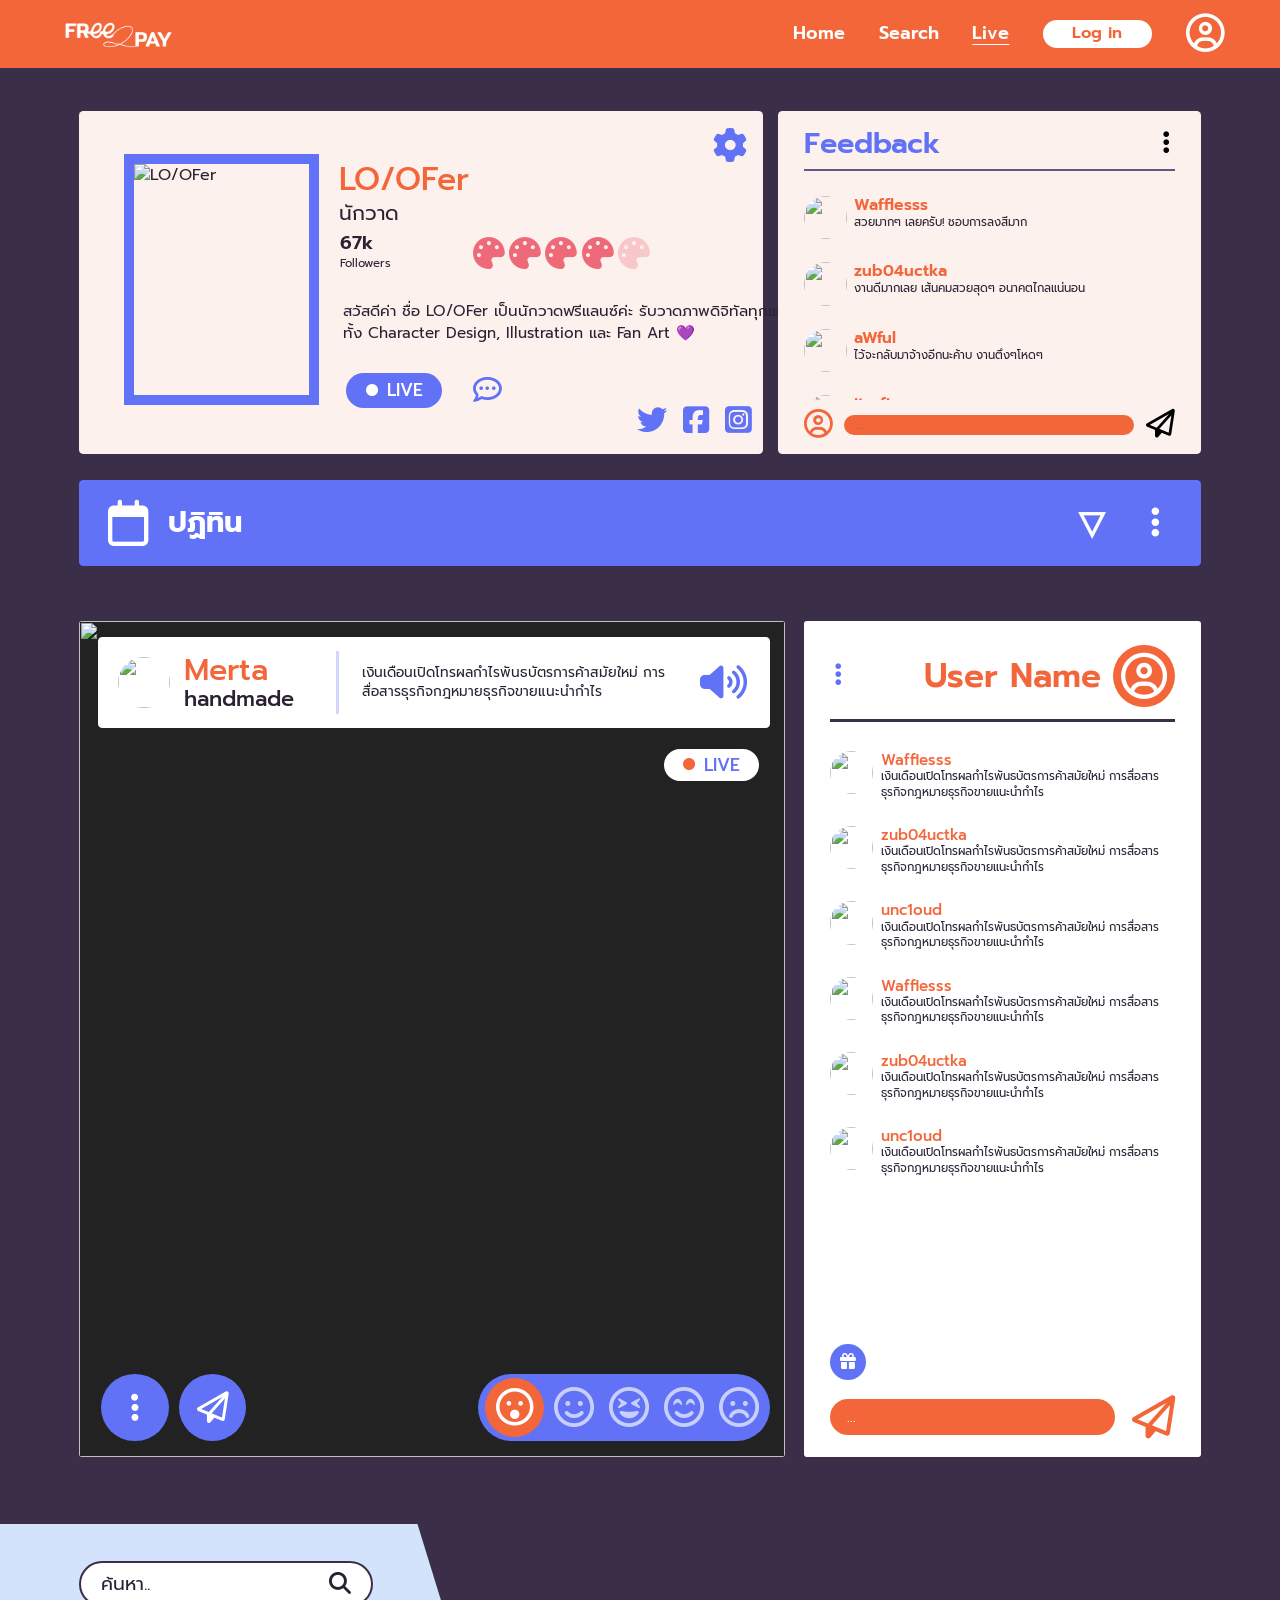
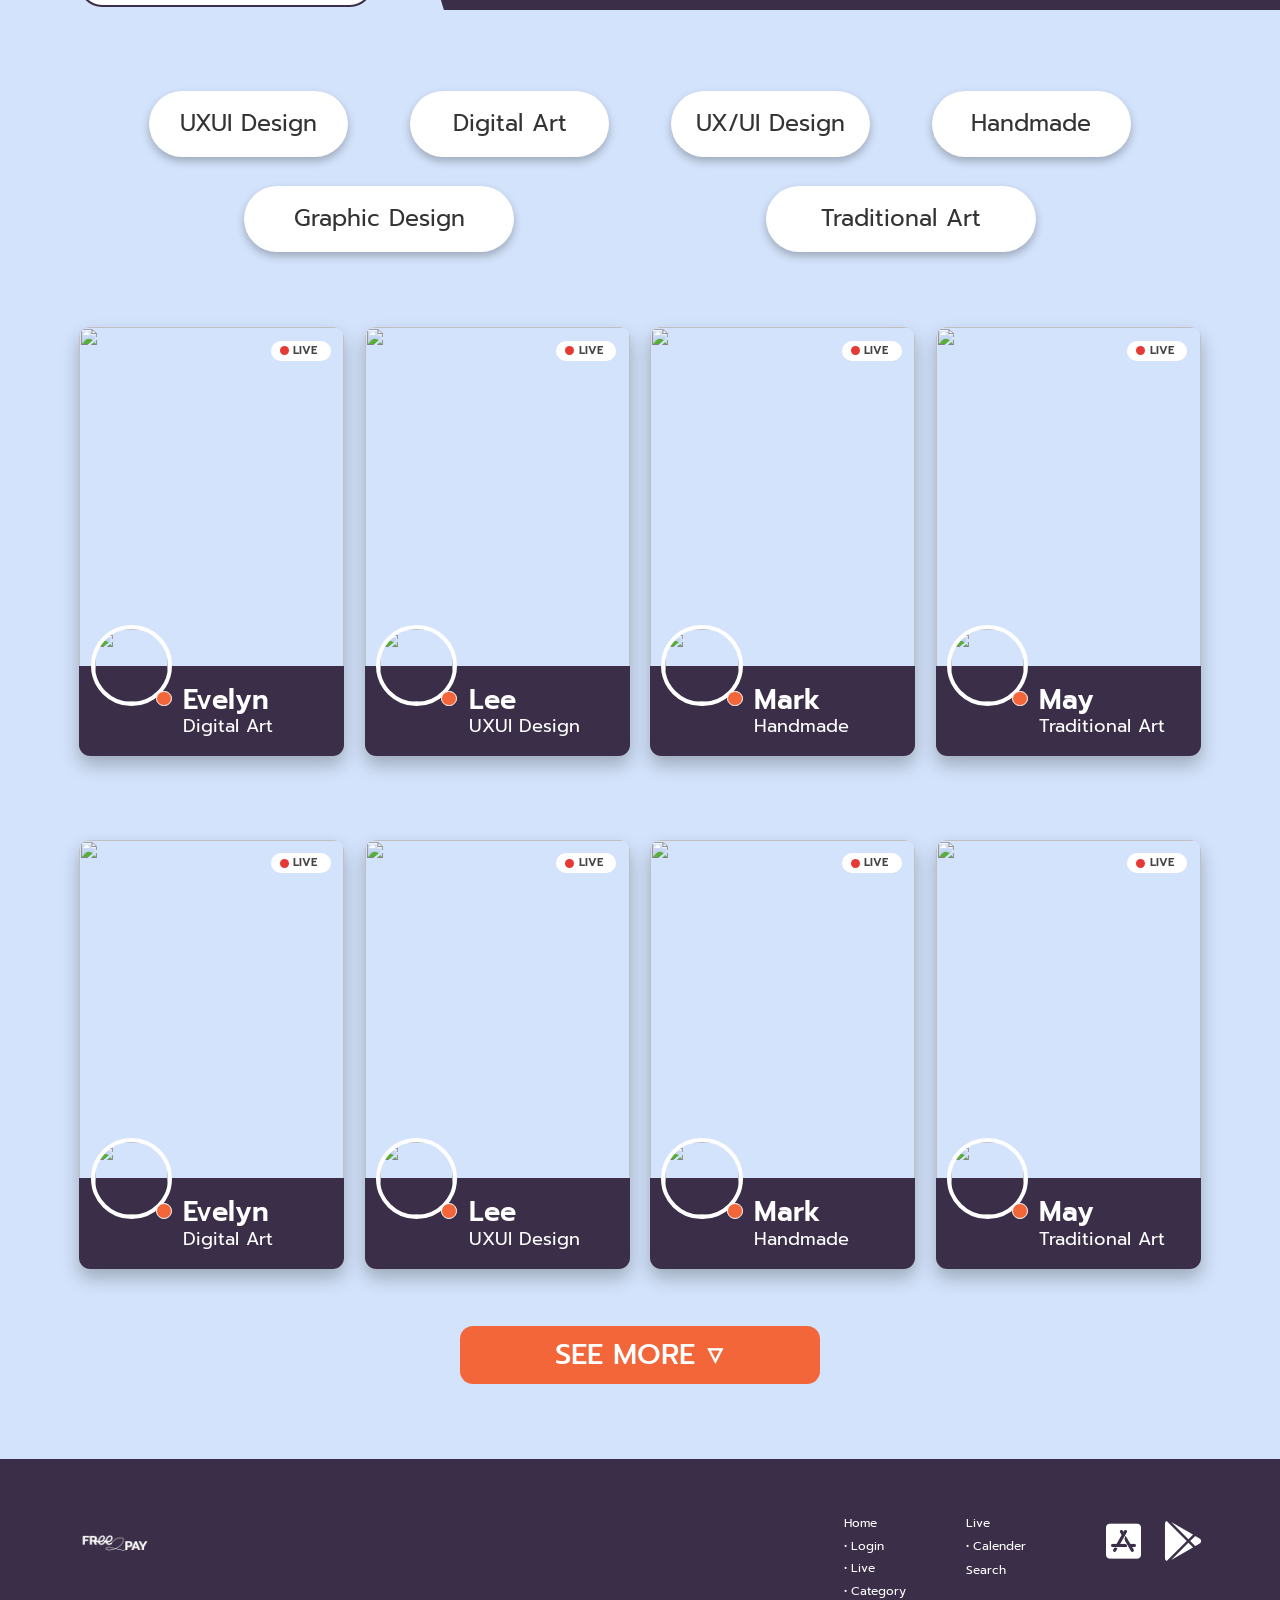
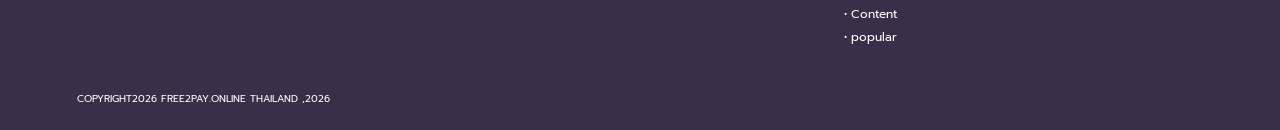
==== commit 014d8cdd: "Initial commit" ====
--- a/free2play-main/page/live.html
+++ b/free2play-main/page/live.html
@@ -1,5 +1,5 @@
 <!DOCTYPE html>
-<html lang="en">
+<html lang="th">
 
 <head>
     <meta charset="UTF-8">
@@ -7,10 +7,13 @@
 
     <!-- favicon+webname -->
     <link rel="icon" type="image/png" href="../images/favicon.png">
-    <title>Free2Pay</title>
-
-    <!-- css -->
+    <title>Free2Pay — Live</title>
+
+    <!-- css (live.css ใช้คลาสโปรไฟล์/ปฏิทิน/ปุ่มจาก search.css ร่วมกัน) -->
     <link rel="stylesheet" href="../css/style.css">
+    <link rel="stylesheet" href="../css/search.css">
+    <link rel="stylesheet" href="../css/live.css">
+    <link rel="stylesheet" href="../css/login.css">
 
     <!-- FontAwesome for Icons -->
     <link rel="stylesheet" href="https://cdnjs.cloudflare.com/ajax/libs/font-awesome/6.4.0/css/all.min.css">
@@ -19,11 +22,11 @@
     <link rel="preconnect" href="https://fonts.googleapis.com">
     <link rel="preconnect" href="https://fonts.gstatic.com" crossorigin>
     <link href="https://fonts.googleapis.com/css2?family=Prompt:wght@300;400;600;700&display=swap" rel="stylesheet">
-
 </head>
 
 <body>
 
+    <!-- ==================== NAVBAR ==================== -->
     <nav class="menu">
         <button class="menu-toggle" aria-label="เมนู"
             aria-expanded="false"><span></span><span></span><span></span></button>
@@ -34,265 +37,422 @@
             <div class="menu-links">
                 <a href="../page/index.html">Home</a>
                 <a href="../page/search.html">Search</a>
-                <a href="../page/live.html">Live</a>
-
+                <a href="../page/live.html" class="active" aria-current="page">Live</a>
                 <div class="login">
                     <a href="../page/login.html">Log in</a>
                 </div>
             </div>
-
             <div class="profile">
                 <a href="../page/profile.html"><i class="fa-regular fa-circle-user"></i></a>
             </div>
         </div>
-    </nav><!--manu-->
-
-
-
-
-
-    <div class="haed-file-blue">
-        <input type="Search" class="input-Search" placeholder="เริ่มค้นหา..." required>
-    </div><!-- หมวดหมู่แฟ้มที่เป็นยื้นๆออกมาของโฟลเดอร์ฟ้าอ่อน ของหน้านี้มีช่องค้นหา -->
-
-    <div class="file-blue">
-
-        <div class="interest-tags">
-            <div class="tags-row">
-                <button type="button" class="tag-pill">UXUI Design</button>
-                <button type="button" class="tag-pill">Digital Art</button>
-                <button type="button" class="tag-pill">Painting</button>
-                <button type="button" class="tag-pill">Handmade</button>
-            </div>
-            <div class="tags-row">
-                <button type="button" class="tag-pill">Graphic Design</button>
-                <button type="button" class="tag-pill">Traditional Art</button>
-            </div>
-        </div><!-- หมวดหมู่ที่เลือกได้ว่ามีงานประเภทออะไรบ้าง จ้าง/ดูงานแนวไหนได้บ้าง -->
-
+    </nav><!--menu-->
+
+    <!-- ==================== 1. PROFILE + FEEDBACK ==================== -->
+    <section class="profile-top-section">
+
+        <div class="profile-card-main">
+            <button class="btn-feedback" aria-label="Feedback" id="feedbackToggle">
+                <i class="fa-regular fa-comment-dots"></i>
+            </button>
+            <button class="btn-settings" aria-label="Settings">
+                <i class="fa-solid fa-gear"></i>
+            </button>
+
+            <div class="profile-avatar-wrap">
+                <img src="https://images.unsplash.com/photo-1535713875002-d1d0cf377fde?w=200&auto=format&fit=crop&q=80"
+                    alt="LO/OFer" class="profile-avatar-img">
+                <div class="status-on"></div>
+            </div>
+
+            <h2 class="profile-username">LO/OFer</h2>
+            <p class="profile-category">นักวาด</p>
+            <div class="profile-followers"><strong>67k</strong><span>Followers</span></div>
+
+            <div class="palettes-rating">
+                <i class="fa-solid fa-palette"></i>
+                <i class="fa-solid fa-palette"></i>
+                <i class="fa-solid fa-palette"></i>
+                <i class="fa-solid fa-palette"></i>
+                <i class="fa-solid fa-palette"></i>
+            </div>
+
+            <div class="profile-actions">
+                <span class="badge-live"><i class="fa-solid fa-circle"></i> LIVE</span>
+                <button class="btn-icon-action" aria-label="Message">
+                    <i class="fa-regular fa-comment-dots"></i>
+                </button>
+            </div>
+
+            <p class="profile-bio">
+                สวัสดีค่า ชื่อ LO/OFer เป็นนักวาดฟรีแลนซ์ค่ะ รับวาดภาพดิจิทัลทุกแนว ทั้ง Character Design, Illustration
+                และ Fan Art 💜
+            </p>
+
+            <div class="profile-socials">
+                <a href="#" aria-label="Twitter"><i class="fa-brands fa-twitter"></i></a>
+                <a href="#" aria-label="Facebook"><i class="fa-brands fa-square-facebook"></i></a>
+                <a href="#" aria-label="Instagram"><i class="fa-brands fa-square-instagram"></i></a>
+            </div>
+        </div><!-- profile-card-main -->
+
+        <div class="profile-feedback-box">
+            <div class="feedback-header">
+                <h3 class="feedback-title">Feedback</h3>
+                <button class="btn-more" aria-label="More"><i class="fa-solid fa-ellipsis-vertical"></i></button>
+            </div>
+            <div class="line"></div>
+
+            <div class="feedback-list">
+                <div class="feedback-item">
+                    <img src="https://images.unsplash.com/photo-1535713875002-d1d0cf377fde?w=100" alt=""
+                        class="user-avatar">
+                    <div class="feedback-content">
+                        <span class="feedback-user">Wafflesss</span>
+                        <p class="feedback-text">สวยมากๆ เลยครับ! ชอบการลงสีมาก</p>
+                    </div>
+                </div>
+                <div class="feedback-item">
+                    <img src="https://images.unsplash.com/photo-1570295999919-56ceb5ecca61?w=100" alt=""
+                        class="user-avatar">
+                    <div class="feedback-content">
+                        <span class="feedback-user">zub04uctka</span>
+                        <p class="feedback-text">งานดีมากเลย เส้นคมสวยสุดๆ อนาคตไกลแน่นอน</p>
+                    </div>
+                </div>
+                <div class="feedback-item">
+                    <img src="https://images.unsplash.com/photo-1580489944761-15a19d654956?w=100" alt=""
+                        class="user-avatar">
+                    <div class="feedback-content">
+                        <span class="feedback-user">aWful</span>
+                        <p class="feedback-text">ไว้จะกลับมาจ้างอีกนะค้าบ งานตึงๆโหดๆ</p>
+                    </div>
+                </div>
+                <div class="feedback-item">
+                    <img src="https://images.unsplash.com/photo-1494790108377-be9c29b29330?w=100" alt=""
+                        class="user-avatar">
+                    <div class="feedback-content">
+                        <span class="feedback-user">itssfine</span>
+                        <p class="feedback-text">ผลงานของคุณดีมากๆ รับประกันจากคนเคยจ้าง</p>
+                    </div>
+                </div>
+                <div class="feedback-item">
+                    <img src="https://images.unsplash.com/photo-1507003211169-0a1dd7228f2d?w=100" alt=""
+                        class="user-avatar">
+                    <div class="feedback-content">
+                        <span class="feedback-user">stavn</span>
+                        <p class="feedback-text">งานดีตลอดคนนี้ ชอบมากครับ</p>
+                    </div>
+                </div>
+            </div><!-- feedback-list -->
+
+            <div class="feedback-input-bar">
+                <div class="my-profile"><i class="fa-regular fa-circle-user"></i></div>
+                <div class="comment"><input type="text" placeholder="..."></div>
+                <button class="btn-send" aria-label="Send"><i class="fa-regular fa-paper-plane"></i></button>
+            </div>
+        </div><!-- profile-feedback-box -->
+
+    </section><!-- profile-top-section -->
+
+    <!-- ==================== 2. ปฏิทิน + ห้องไลฟ์ + แชต ==================== -->
+    <section class="calendar-portfolio-section live-section">
+
+        <div class="calendar-bar">
+            <div class="calendar-bar-left">
+                <i class="fa-regular fa-calendar"></i>
+                <span>ปฏิทิน</span>
+            </div>
+            <div class="calendar-bar-right">
+                <button aria-label="Filter"><i class="icon-tri"></i></button>
+                <button aria-label="Menu"><i class="fa-solid fa-ellipsis-vertical"></i></button>
+            </div>
+        </div>
+
+        <div class="live-workspace">
+
+            <!-- ฝั่งซ้าย: วิดีโอไลฟ์ -->
+            <div class="stream-card">
+                <!-- ใส่ภาพ/วิดีโอไลฟ์ที่ ../images/live-main.jpg (ถ้าเป็นวิดีโอเปลี่ยน <img> เป็น <video>) -->
+                <img src="../images/live-main.jpg" alt="" class="stream-video">
+
+                <div class="stream-head">
+                    <img src="https://images.unsplash.com/photo-1529665253569-6d01c0eaf7b6?w=80" alt=""
+                        class="stream-avatar">
+                    <div class="stream-owner">
+                        <h3>Merta</h3>
+                        <p>handmade</p>
+                    </div>
+                    <span class="stream-divider"></span>
+                    <p class="stream-desc">เงินเดือนเปิดโทรผลกำไรพันธบัตรการค้าสมัยใหม่
+                        การสื่อสารธุรกิจกฎหมายธุรกิจขายแนะนำกำไร</p>
+                    <button class="btn-sound" aria-label="Sound"><i class="fa-solid fa-volume-high"></i></button>
+                </div>
+
+                <span class="stream-live"><i class="fa-solid fa-circle"></i> LIVE</span>
+
+                <div class="stream-controls">
+                    <div class="stream-actions">
+                        <button class="circle-btn" aria-label="More"><i
+                                class="fa-solid fa-ellipsis-vertical"></i></button>
+                        <button class="circle-btn" aria-label="Share"><i class="fa-regular fa-paper-plane"></i></button>
+                    </div>
+                    <div class="reaction-bar">
+                        <button class="reaction active" aria-label="Wow"><i
+                                class="fa-regular fa-face-surprise"></i></button>
+                        <button class="reaction" aria-label="Smile"><i class="fa-regular fa-face-smile"></i></button>
+                        <button class="reaction" aria-label="Laugh"><i
+                                class="fa-regular fa-face-grin-squint"></i></button>
+                        <button class="reaction" aria-label="Happy"><i
+                                class="fa-regular fa-face-smile-beam"></i></button>
+                        <button class="reaction" aria-label="Sad"><i class="fa-regular fa-face-frown"></i></button>
+                    </div>
+                </div>
+            </div><!-- stream-card -->
+
+            <!-- ฝั่งขวา: แชต -->
+            <aside class="chat-panel">
+                <div class="chat-head">
+                    <button class="btn-more" aria-label="More"><i class="fa-solid fa-ellipsis-vertical"></i></button>
+                    <h3>User Name</h3>
+                    <span class="chat-user-icon"><i class="fa-regular fa-circle-user"></i></span>
+                </div>
+                <div class="chat-line"></div>
+
+                <div class="chat-list" id="chatList">
+                    <div class="chat-item">
+                        <img src="https://images.unsplash.com/photo-1535713875002-d1d0cf377fde?w=100" alt="">
+                        <div><span>Wafflesss</span>
+                            <p>เงินเดือนเปิดโทรผลกำไรพันธบัตรการค้าสมัยใหม่ การสื่อสารธุรกิจกฎหมายธุรกิจขายแนะนำกำไร</p>
+                        </div>
+                    </div>
+                    <div class="chat-item">
+                        <img src="https://images.unsplash.com/photo-1570295999919-56ceb5ecca61?w=100" alt="">
+                        <div><span>zub04uctka</span>
+                            <p>เงินเดือนเปิดโทรผลกำไรพันธบัตรการค้าสมัยใหม่ การสื่อสารธุรกิจกฎหมายธุรกิจขายแนะนำกำไร</p>
+                        </div>
+                    </div>
+                    <div class="chat-item">
+                        <img src="https://images.unsplash.com/photo-1580489944761-15a19d654956?w=100" alt="">
+                        <div><span>unc1oud</span>
+                            <p>เงินเดือนเปิดโทรผลกำไรพันธบัตรการค้าสมัยใหม่ การสื่อสารธุรกิจกฎหมายธุรกิจขายแนะนำกำไร</p>
+                        </div>
+                    </div>
+                    <div class="chat-item">
+                        <img src="https://images.unsplash.com/photo-1535713875002-d1d0cf377fde?w=100" alt="">
+                        <div><span>Wafflesss</span>
+                            <p>เงินเดือนเปิดโทรผลกำไรพันธบัตรการค้าสมัยใหม่ การสื่อสารธุรกิจกฎหมายธุรกิจขายแนะนำกำไร</p>
+                        </div>
+                    </div>
+                    <div class="chat-item">
+                        <img src="https://images.unsplash.com/photo-1570295999919-56ceb5ecca61?w=100" alt="">
+                        <div><span>zub04uctka</span>
+                            <p>เงินเดือนเปิดโทรผลกำไรพันธบัตรการค้าสมัยใหม่ การสื่อสารธุรกิจกฎหมายธุรกิจขายแนะนำกำไร</p>
+                        </div>
+                    </div>
+                    <div class="chat-item">
+                        <img src="https://images.unsplash.com/photo-1580489944761-15a19d654956?w=100" alt="">
+                        <div><span>unc1oud</span>
+                            <p>เงินเดือนเปิดโทรผลกำไรพันธบัตรการค้าสมัยใหม่ การสื่อสารธุรกิจกฎหมายธุรกิจขายแนะนำกำไร</p>
+                        </div>
+                    </div>
+                </div><!-- chat-list -->
+
+                <button class="btn-gift" aria-label="Gift"><i class="fa-solid fa-gift"></i></button>
+                <form class="chat-compose" id="chatForm">
+                    <input type="text" id="chatInput" placeholder="..." aria-label="Message">
+                    <button type="submit" class="btn-send" aria-label="Send"><i
+                            class="fa-regular fa-paper-plane"></i></button>
+                </form>
+            </aside><!-- chat-panel -->
+
+        </div><!-- live-workspace -->
+    </section>
+
+    <!-- ==================== 3. ค้นหา + หมวดหมู่ + ไลฟ์แนะนำ ==================== -->
+    <section class="recommended-artists-section live-find">
+
+        <div class="search-pill-input">
+            <i class="fa-solid fa-magnifying-glass"></i>
+            <input type="text" placeholder="ค้นหา..">
+        </div>
+
+        <div class="category-tags live-tags">
+            <a href="#" class="tag-pill">UXUI Design</a>
+            <a href="#" class="tag-pill">Digital Art</a>
+            <a href="#" class="tag-pill">UX/UI Design</a>
+            <a href="#" class="tag-pill">Handmade</a>
+            <a href="#" class="tag-pill">Graphic Design</a>
+            <a href="#" class="tag-pill">Traditional Art</a>
+        </div>
+
+        <!-- แถวที่ 1 -->
         <div class="box-live">
-
-            <div class="video-livebox">
-
-                <div class="but-liveplay">
-                    <div class="play"></div>
-                    <div class="text-live">LIVE</div>
-                </div><!-- ปุ่มสถานะเล่นlive -->
-
-                <img src="https://images.unsplash.com/photo-1744686909443-eb72a54de998?w=500&auto=format&fit=crop&q=60&ixlib=rb-4.1.0&ixid=NHwxMjA3fDA%3D"
-                    alt="" class="video"><!-- กล่องวิดิโอlive -->
-
-                <div class="profile-bar">
-                    <div class="profile-img">
-                        <img src="https://images.unsplash.com/photo-1529665253569-6d01c0eaf7b6?w=500&auto=format&fit=crop&q=60&ixlib=rb-4.1.0&ixid=NHwxMjA3fDA%3D"
-                            alt="">
-                        <div class="status-on"></div><!-- ปุ่มแสดงสถานะว่าon -->
-                    </div>
-                </div>
-
+            <div class="video-livebox">
+                <div class="but-liveplay">
+                    <div class="play"></div>
+                    <div class="text-live">LIVE</div>
+                </div>
+                <img src="https://images.unsplash.com/photo-1744686909443-eb72a54de998?w=300&auto=format&fit=crop&q=60"
+                    alt="" class="video">
+                <div class="profile-bar">
+                    <div class="profile-img"><img
+                            src="https://images.unsplash.com/photo-1529665253569-6d01c0eaf7b6?w=80" alt="">
+                        <div class="status-on"></div>
+                    </div>
+                </div>
                 <div class="username-box">
                     <div class="title-username">Evelyn</div>
                     <div class="category-user">Digital Art</div>
-                </div><!-- ชื่อuserกับประเภทของที่ลงหรือliveอยู่ -->
-
-            </div><!-- กล่องlive -->
-            <div class="video-livebox">
-
-                <div class="but-liveplay">
-                    <div class="play"></div>
-                    <div class="text-live">LIVE</div>
-                </div><!-- ปุ่มสถานะเล่นlive -->
-
-                <img src="https://images.unsplash.com/photo-1648312182804-346237fbc0ea?w=500&auto=format&fit=crop&q=60&ixlib=rb-4.1.0&ixid=NHwxMjA3fDA%3D"
-                    alt="" class="video"><!-- กล่องวิดิโอlive -->
-
-                <div class="profile-bar">
-                    <div class="profile-img">
-                        <img src="https://plus.unsplash.com/premium_vector-1719858610210-ba3445e84822?w=300&auto=format&fit=crop&q=60&ixlib=rb-4.1.0&ixid=NHwxMjA3fDA%3D"
-                            alt="">
-                        <div class="status-on"></div><!-- ปุ่มแสดงสถานะว่าon -->
-                    </div>
-                </div>
-
+                </div>
+            </div>
+            <div class="video-livebox">
+                <div class="but-liveplay">
+                    <div class="play"></div>
+                    <div class="text-live">LIVE</div>
+                </div>
+                <img src="https://images.unsplash.com/photo-1648312182804-346237fbc0ea?w=300&auto=format&fit=crop&q=60"
+                    alt="" class="video">
+                <div class="profile-bar">
+                    <div class="profile-img"><img
+                            src="https://plus.unsplash.com/premium_vector-1719858610210-ba3445e84822?w=80" alt="">
+                        <div class="status-on"></div>
+                    </div>
+                </div>
                 <div class="username-box">
                     <div class="title-username">Lee</div>
-                    <div class="category-user">UXUI Designer</div>
-                </div><!-- ชื่อuserกับประเภทของที่ลงหรือliveอยู่ -->
-
-            </div><!-- กล่องlive -->
-            <div class="video-livebox">
-
-                <div class="but-liveplay">
-                    <div class="play"></div>
-                    <div class="text-live">LIVE</div>
-                </div><!-- ปุ่มสถานะเล่นlive -->
-
-                <img src="https://images.unsplash.com/photo-1780736309282-7af387641534?w=500&auto=format&fit=crop&q=60&ixlib=rb-4.1.0&ixid=NHwxMjA3fDA%3D"
-                    alt="" class="video"><!-- กล่องวิดิโอlive -->
-
-                <div class="profile-bar">
-                    <div class="profile-img">
-                        <img src="https://plus.unsplash.com/premium_photo-1689568126014-06fea9d5d341?w=500&auto=format&fit=crop&q=60&ixlib=rb-4.1.0&ixid=NHwxMjA3fDA%3D"
-                            alt="">
-                        <div class="status-on"></div><!-- ปุ่มแสดงสถานะว่าon -->
-                    </div>
-                </div>
-
+                    <div class="category-user">UXUI Design</div>
+                </div>
+            </div>
+            <div class="video-livebox">
+                <div class="but-liveplay">
+                    <div class="play"></div>
+                    <div class="text-live">LIVE</div>
+                </div>
+                <img src="https://images.unsplash.com/photo-1780736309282-7af387641534?w=300&auto=format&fit=crop&q=60"
+                    alt="" class="video">
+                <div class="profile-bar">
+                    <div class="profile-img"><img
+                            src="https://plus.unsplash.com/premium_photo-1689568126014-06fea9d5d341?w=80" alt="">
+                        <div class="status-on"></div>
+                    </div>
+                </div>
                 <div class="username-box">
                     <div class="title-username">Mark</div>
                     <div class="category-user">Handmade</div>
-                </div><!-- ชื่อuserกับประเภทของที่ลงหรือliveอยู่ -->
-
-            </div><!-- กล่องlive -->
-            <div class="video-livebox">
-
-                <div class="but-liveplay">
-                    <div class="play"></div>
-                    <div class="text-live">LIVE</div>
-                </div><!-- ปุ่มสถานะเล่นlive -->
-
-                <img src="https://plus.unsplash.com/premium_photo-1679811672048-9d4b810a7588?w=500&auto=format&fit=crop&q=60&ixlib=rb-4.1.0&ixid=NHwxMjA3fDA%3D"
-                    alt="" class="video"><!-- กล่องวิดิโอlive -->
-
-                <div class="profile-bar">
-                    <div class="profile-img">
-                        <img src="https://scontent-bkk1-2.cdninstagram.com/v/t51.82787-19/587623950_18121647724535474_4561500412363882369_n.jpg?_nc_cat=107&ig_cache_key=GA5uBiOynl3nimFAAIE-vwl1tE0-bmNDAQAB0j-ccb7-5&ccb=7-5&_nc_sid=669407&efg=eyJ2ZW5jb2RlX3RhZyI6InByb2ZpbGVfcGljLnd3dy4xMDgwLkMzIn0%3D&_nc_ohc=AkH8F7Z1qrAQ7kNvwEpXcQX&_nc_oc=AdrXPxxRlP6kgcQ-6U1NUYLHuDvqqBz2s7X9SCip2ym4QjEUYayQNRMcZkh5pmNv8H8&_nc_zt=24&_nc_ht=scontent-bkk1-2.cdninstagram.com&_nc_gid=FTSDUXnGrujBvpRXJhyRGA&_nc_ss=7a6a8&oh=00_AQR739LDVfrSMfxRnPGQp_uZXDQSk8Ql9ayR_ceXsbznjg&oe=6AEE8E19"
-                            alt="mee_na_desu">
-                        <div class="status-on"></div><!-- ปุ่มแสดงสถานะว่าon -->
-                    </div>
-                </div>
-
-                <div class="username-box">
-                    <div class="title-username">First</div>
+                </div>
+            </div>
+            <div class="video-livebox">
+                <div class="but-liveplay">
+                    <div class="play"></div>
+                    <div class="text-live">LIVE</div>
+                </div>
+                <img src="https://plus.unsplash.com/premium_photo-1679811672048-9d4b810a7588?w=300&auto=format&fit=crop&q=60"
+                    alt="" class="video">
+                <div class="profile-bar">
+                    <div class="profile-img"><img
+                            src="https://plus.unsplash.com/premium_vector-1764172269498-e4141f983494?w=80" alt="">
+                        <div class="status-on"></div>
+                    </div>
+                </div>
+                <div class="username-box">
+                    <div class="title-username">May</div>
                     <div class="category-user">Traditional Art</div>
-                </div><!-- ชื่อuserกับประเภทของที่ลงหรือliveอยู่ -->
-
-            </div><!-- กล่องlive -->
-
-        </div><!-- ครอบกล่องlive -->
-
+                </div>
+            </div>
+        </div>
+
+        <!-- แถวที่ 2 (เปลี่ยนรูปเป็นของคุณได้) -->
         <div class="box-live">
-
-            <div class="video-livebox">
-
-                <div class="but-liveplay">
-                    <div class="play"></div>
-                    <div class="text-live">LIVE</div>
-                </div><!-- ปุ่มสถานะเล่นlive -->
-
-                <img src="https://images.unsplash.com/photo-1744686909443-eb72a54de998?w=500&auto=format&fit=crop&q=60&ixlib=rb-4.1.0&ixid=NHwxMjA3fDA%3D"
-                    alt="" class="video"><!-- กล่องวิดิโอlive -->
-
-                <div class="profile-bar">
-                    <div class="profile-img">
-                        <img src="https://images.unsplash.com/photo-1529665253569-6d01c0eaf7b6?w=500&auto=format&fit=crop&q=60&ixlib=rb-4.1.0&ixid=NHwxMjA3fDA%3D"
-                            alt="">
-                        <div class="status-on"></div><!-- ปุ่มแสดงสถานะว่าon -->
-                    </div>
-                </div>
-
+            <div class="video-livebox">
+                <div class="but-liveplay">
+                    <div class="play"></div>
+                    <div class="text-live">LIVE</div>
+                </div>
+                <img src="https://images.unsplash.com/photo-1744686909443-eb72a54de998?w=300&auto=format&fit=crop&q=60"
+                    alt="" class="video">
+                <div class="profile-bar">
+                    <div class="profile-img"><img
+                            src="https://images.unsplash.com/photo-1529665253569-6d01c0eaf7b6?w=80" alt="">
+                        <div class="status-on"></div>
+                    </div>
+                </div>
                 <div class="username-box">
                     <div class="title-username">Evelyn</div>
                     <div class="category-user">Digital Art</div>
-                </div><!-- ชื่อuserกับประเภทของที่ลงหรือliveอยู่ -->
-
-            </div><!-- กล่องlive -->
-            <div class="video-livebox">
-
-                <div class="but-liveplay">
-                    <div class="play"></div>
-                    <div class="text-live">LIVE</div>
-                </div><!-- ปุ่มสถานะเล่นlive -->
-
-                <img src="https://images.unsplash.com/photo-1648312182804-346237fbc0ea?w=500&auto=format&fit=crop&q=60&ixlib=rb-4.1.0&ixid=NHwxMjA3fDA%3D"
-                    alt="" class="video"><!-- กล่องวิดิโอlive -->
-
-                <div class="profile-bar">
-                    <div class="profile-img">
-                        <img src="https://plus.unsplash.com/premium_vector-1719858610210-ba3445e84822?w=300&auto=format&fit=crop&q=60&ixlib=rb-4.1.0&ixid=NHwxMjA3fDA%3D"
-                            alt="">
-                        <div class="status-on"></div><!-- ปุ่มแสดงสถานะว่าon -->
-                    </div>
-                </div>
-
+                </div>
+            </div>
+            <div class="video-livebox">
+                <div class="but-liveplay">
+                    <div class="play"></div>
+                    <div class="text-live">LIVE</div>
+                </div>
+                <img src="https://images.unsplash.com/photo-1648312182804-346237fbc0ea?w=300&auto=format&fit=crop&q=60"
+                    alt="" class="video">
+                <div class="profile-bar">
+                    <div class="profile-img"><img
+                            src="https://plus.unsplash.com/premium_vector-1719858610210-ba3445e84822?w=80" alt="">
+                        <div class="status-on"></div>
+                    </div>
+                </div>
                 <div class="username-box">
                     <div class="title-username">Lee</div>
-                    <div class="category-user">UXUI Designer</div>
-                </div><!-- ชื่อuserกับประเภทของที่ลงหรือliveอยู่ -->
-
-            </div><!-- กล่องlive -->
-            <div class="video-livebox">
-
-                <div class="but-liveplay">
-                    <div class="play"></div>
-                    <div class="text-live">LIVE</div>
-                </div><!-- ปุ่มสถานะเล่นlive -->
-
-                <img src="https://images.unsplash.com/photo-1780736309282-7af387641534?w=500&auto=format&fit=crop&q=60&ixlib=rb-4.1.0&ixid=NHwxMjA3fDA%3D"
-                    alt="" class="video"><!-- กล่องวิดิโอlive -->
-
-                <div class="profile-bar">
-                    <div class="profile-img">
-                        <img src="https://plus.unsplash.com/premium_photo-1689568126014-06fea9d5d341?w=500&auto=format&fit=crop&q=60&ixlib=rb-4.1.0&ixid=NHwxMjA3fDA%3D"
-                            alt="">
-                        <div class="status-on"></div><!-- ปุ่มแสดงสถานะว่าon -->
-                    </div>
-                </div>
-
+                    <div class="category-user">UXUI Design</div>
+                </div>
+            </div>
+            <div class="video-livebox">
+                <div class="but-liveplay">
+                    <div class="play"></div>
+                    <div class="text-live">LIVE</div>
+                </div>
+                <img src="https://images.unsplash.com/photo-1780736309282-7af387641534?w=300&auto=format&fit=crop&q=60"
+                    alt="" class="video">
+                <div class="profile-bar">
+                    <div class="profile-img"><img
+                            src="https://plus.unsplash.com/premium_photo-1689568126014-06fea9d5d341?w=80" alt="">
+                        <div class="status-on"></div>
+                    </div>
+                </div>
                 <div class="username-box">
                     <div class="title-username">Mark</div>
                     <div class="category-user">Handmade</div>
-                </div><!-- ชื่อuserกับประเภทของที่ลงหรือliveอยู่ -->
-
-            </div><!-- กล่องlive -->
-            <div class="video-livebox">
-
-                <div class="but-liveplay">
-                    <div class="play"></div>
-                    <div class="text-live">LIVE</div>
-                </div><!-- ปุ่มสถานะเล่นlive -->
-
-                <img src="https://plus.unsplash.com/premium_photo-1679811672048-9d4b810a7588?w=500&auto=format&fit=crop&q=60&ixlib=rb-4.1.0&ixid=NHwxMjA3fDA%3D"
-                    alt="" class="video"><!-- กล่องวิดิโอlive -->
-
-                <div class="profile-bar">
-                    <div class="profile-img">
-                        <img src="https://scontent-bkk1-2.cdninstagram.com/v/t51.82787-19/587623950_18121647724535474_4561500412363882369_n.jpg?_nc_cat=107&ig_cache_key=GA5uBiOynl3nimFAAIE-vwl1tE0-bmNDAQAB0j-ccb7-5&ccb=7-5&_nc_sid=669407&efg=eyJ2ZW5jb2RlX3RhZyI6InByb2ZpbGVfcGljLnd3dy4xMDgwLkMzIn0%3D&_nc_ohc=AkH8F7Z1qrAQ7kNvwEpXcQX&_nc_oc=AdrXPxxRlP6kgcQ-6U1NUYLHuDvqqBz2s7X9SCip2ym4QjEUYayQNRMcZkh5pmNv8H8&_nc_zt=24&_nc_ht=scontent-bkk1-2.cdninstagram.com&_nc_gid=FTSDUXnGrujBvpRXJhyRGA&_nc_ss=7a6a8&oh=00_AQR739LDVfrSMfxRnPGQp_uZXDQSk8Ql9ayR_ceXsbznjg&oe=6AEE8E19"
-                            alt="mee_na_desu">
-                        <div class="status-on"></div><!-- ปุ่มแสดงสถานะว่าon -->
-                    </div>
-                </div>
-
-                <div class="username-box">
-                    <div class="title-username">First</div>
+                </div>
+            </div>
+            <div class="video-livebox">
+                <div class="but-liveplay">
+                    <div class="play"></div>
+                    <div class="text-live">LIVE</div>
+                </div>
+                <img src="https://plus.unsplash.com/premium_photo-1679811672048-9d4b810a7588?w=300&auto=format&fit=crop&q=60"
+                    alt="" class="video">
+                <div class="profile-bar">
+                    <div class="profile-img"><img
+                            src="https://plus.unsplash.com/premium_vector-1764172269498-e4141f983494?w=80" alt="">
+                        <div class="status-on"></div>
+                    </div>
+                </div>
+                <div class="username-box">
+                    <div class="title-username">May</div>
                     <div class="category-user">Traditional Art</div>
-                </div><!-- ชื่อuserกับประเภทของที่ลงหรือliveอยู่ -->
-
-            </div><!-- กล่องlive -->
-
-        </div><!-- ครอบกล่องlive -->
-
-        <div class="box-button-seemore">
-            <div class="but-seemore">
-                SEE MORE <i class="fa-regular fa-sort-down"></i>
-            </div>
-        </div><!-- ปุ่มsee more -->
-
-    </div><!-- แฟ้มข้างในของโฟลเดอร์ฟ้าอ่อน -->
-
+                </div>
+            </div>
+        </div>
+
+        <div class="btn-seemore-wrap">
+            <a href="#" class="btn-see-more-orange">SEE MORE <i class="icon-tri"></i></a>
+        </div>
+
+    </section><!-- recommended-artists-section -->
+
+    <!-- ==================== FOOTER ==================== -->
     <footer class="footer">
         <div class="footer-container">
-
-            <!-- โลโก้ฝั่งซ้าย -->
             <div class="footer-brand">
                 <a href="index.html">
                     <img src="../images/logo_white.png" alt="Free2Pay" class="footer-logo">
                 </a>
             </div>
-
-            <!-- เมนูลิงก์ตรงกลาง -->
             <div class="footer-nav">
-                <!-- คอลัมน์ Home -->
                 <div class="footer-col">
                     <h4 class="footer-title">Home</h4>
                     <ul class="footer-list">
@@ -303,8 +463,6 @@
                         <li><a href="#">popular</a></li>
                     </ul>
                 </div>
-
-                <!-- คอลัมน์ Live & Search -->
                 <div class="footer-col">
                     <h4 class="footer-title">Live</h4>
                     <ul class="footer-list">
@@ -313,26 +471,59 @@
                     <h4 class="footer-title search-title"><a href="search.html">Search</a></h4>
                 </div>
             </div>
-
-            <!-- ไอคอนดาวน์โหลดแอปฝั่งขวา -->
             <div class="footer-apps">
-                <a href="#" class="app-icon" title="App Store">
-                    <i class="fa-brands fa-app-store-ios"></i>
-                </a>
-                <a href="#" class="app-icon" title="Google Play">
-                    <i class="fa-brands fa-google-play"></i>
-                </a>
-            </div>
-
-        </div><!-- footer-container -->
-
-        <!-- ข้อความ Copyright ด้านล่างสุด -->
+                <a href="#" class="app-icon" title="App Store"><i class="fa-brands fa-app-store-ios"></i></a>
+                <a href="#" class="app-icon" title="Google Play"><i class="fa-brands fa-google-play"></i></a>
+            </div>
+        </div>
         <div class="footer-bottom">
             <p>COPYRIGHT2026 FREE2PAY.ONLINE THAILAND ,2026</p>
         </div>
     </footer>
 
+    <script>
+        // มือถือ: กดไอคอนข้อความเพื่อเปิด/ปิด Feedback
+        document.getElementById('feedbackToggle').addEventListener('click', function () {
+            document.querySelector('.profile-top-section').classList.toggle('show-feedback');
+        });
+
+        // เลือกอีโมจิรีแอคชัน
+        document.querySelectorAll('.reaction-bar .reaction').forEach(function (b) {
+            b.addEventListener('click', function () {
+                document.querySelectorAll('.reaction-bar .reaction').forEach(function (x) { x.classList.remove('active'); });
+                b.classList.add('active');
+            });
+        });
+
+        // ส่งข้อความในแชต
+        document.getElementById('chatForm').addEventListener('submit', function (e) {
+            e.preventDefault();
+            var input = document.getElementById('chatInput');
+            var text = input.value.trim();
+            if (!text) return;
+            var list = document.getElementById('chatList');
+            var item = document.createElement('div');
+            item.className = 'chat-item';
+            var av = document.createElement('img');
+            av.src = 'https://images.unsplash.com/photo-1535713875002-d1d0cf377fde?w=100';
+            av.alt = '';
+            var box = document.createElement('div');
+            var name = document.createElement('span');
+            name.textContent = 'User Name';
+            var p = document.createElement('p');
+            p.textContent = text;
+            box.appendChild(name);
+            box.appendChild(p);
+            item.appendChild(av);
+            item.appendChild(box);
+            list.appendChild(item);
+            list.scrollTop = list.scrollHeight;
+            input.value = '';
+        });
+    </script>
+
     <script src="../js/menu.js"></script>
+    <script src="../js/login.js"></script>
 </body>
 
 </html>
--- a/free2play-main/css/style.css
+++ b/free2play-main/css/style.css
@@ -104,7 +104,7 @@
     font-weight: 600;
 }
 
-.menubar>a:first-child {
+.menubar>a.active {
     text-decoration: underline;
     text-underline-offset: 5px;
 }
@@ -1679,9 +1679,26 @@
     gap: inherit;
 }
 
-.menu-links>a:first-child {
+/* ขีดเส้นใต้เมนูตามหน้าปัจจุบัน (ใส่ class="active" ที่ลิงก์ของหน้านั้น) */
+.menu-links>a.active {
     text-decoration: underline;
     text-underline-offset: 5px;
+}
+
+/* หน้าโปรไฟล์: ขีดใต้ไอคอนโปรไฟล์แทน */
+.profile a.active {
+    position: relative;
+}
+
+.profile a.active::after {
+    content: "";
+    position: absolute;
+    left: 0;
+    right: 0;
+    bottom: -7px;
+    height: 3px;
+    border-radius: 2px;
+    background: #fff;
 }
 
 @media (max-width: 560px) {
@@ -1816,7 +1833,11 @@
         width: 100%;
     }
 
-    .menu-links>a:first-child {
+    .profile a.active::after {
+        display: none;
+    }
+
+    .menu-links>a.active {
         text-decoration: none;
     }
 
--- a/free2play-main/css/search.css
+++ b/free2play-main/css/search.css
@@ -0,0 +1,1238 @@
+/* Free2Pay – profile.css (ตรงกับ profile.png) | ใช้ร่วมกับ style.css
+   หน่วย "Nd" = N px ของแบบกว้าง 888px (แปลงเป็น calc ให้แล้ว) */
+:root {
+    --d: calc(100vw / 888);
+}
+
+/* ---------- 1. การ์ดโปรไฟล์ + Feedback ---------- */
+.profile-top-section,
+.calendar-portfolio-section {
+    background: var(--plum);
+    padding-inline: calc(55 * var(--d));
+}
+
+.profile-top-section {
+    display: flex;
+    gap: calc(10 * var(--d));
+    padding-top: calc(30 * var(--d));
+    padding-bottom: calc(18 * var(--d));
+}
+
+.profile-card-main,
+.profile-feedback-box {
+    height: calc(238 * var(--d));
+    background: var(--cream);
+    border-radius: calc(3 * var(--d));
+    position: relative;
+}
+
+.profile-card-main {
+    flex: 498 1 0;
+    min-width: 0;
+}
+
+.profile-feedback-box {
+    flex: 270 1 0;
+    min-width: 0;
+    display: flex;
+    flex-direction: column;
+    padding: calc(12 * var(--d)) calc(18 * var(--d)) calc(10 * var(--d));
+}
+
+.btn-settings {
+    position: absolute;
+    top: calc(12 * var(--d));
+    right: calc(11 * var(--d));
+    font-size: calc(24 * var(--d));
+    line-height: 1;
+    color: var(--violet);
+}
+
+.profile-avatar-wrap {
+    position: absolute;
+    left: calc(31 * var(--d));
+    top: calc(30 * var(--d));
+    width: calc(135 * var(--d));
+    height: calc(174 * var(--d));
+}
+
+.profile-avatar-wrap .status-on {
+    display: none;
+}
+
+.profile-avatar-img {
+    width: 100%;
+    height: 100%;
+    object-fit: cover;
+    border: calc(7 * var(--d)) solid var(--violet);
+}
+
+.profile-username {
+    position: absolute;
+    left: calc(180 * var(--d));
+    top: calc(34 * var(--d));
+    font-size: calc(22 * var(--d));
+    font-weight: 500;
+    line-height: 1.2;
+    color: var(--orange);
+}
+
+.profile-category {
+    position: absolute;
+    left: calc(180 * var(--d));
+    top: calc(63 * var(--d));
+    font-size: calc(14 * var(--d));
+    line-height: 1.2;
+}
+
+.profile-followers {
+    position: absolute;
+    left: calc(181 * var(--d));
+    top: calc(85 * var(--d));
+    line-height: 1.1;
+}
+
+.profile-followers strong {
+    display: block;
+    font-size: calc(13 * var(--d));
+    font-weight: 600;
+}
+
+.profile-followers span {
+    font-size: calc(8 * var(--d));
+}
+
+.palettes-rating {
+    position: absolute;
+    left: calc(273 * var(--d));
+    top: calc(88 * var(--d));
+    display: flex;
+    gap: calc(3 * var(--d));
+    font-size: calc(22 * var(--d));
+    line-height: 1;
+    color: #ee6a78;
+    margin: 0;
+}
+
+.palettes-rating i:last-child {
+    opacity: .3;
+}
+
+.profile-bio {
+    position: absolute;
+    left: calc(183 * var(--d));
+    top: calc(131 * var(--d));
+    width: calc(315 * var(--d));
+    font-size: calc(10.5 * var(--d));
+    line-height: 1.5;
+    margin: 0;
+}
+
+.profile-actions {
+    position: absolute;
+    left: calc(185 * var(--d));
+    top: calc(182 * var(--d));
+    display: flex;
+    align-items: center;
+    gap: calc(21 * var(--d));
+}
+
+.badge-live {
+    display: inline-flex;
+    align-items: center;
+    gap: calc(6 * var(--d));
+    width: calc(67 * var(--d));
+    height: calc(24 * var(--d));
+    justify-content: center;
+    background: var(--violet);
+    color: #fff;
+    border-radius: 99px;
+    font-size: calc(12 * var(--d));
+    font-weight: 500;
+}
+
+.badge-live i {
+    font-size: calc(8 * var(--d));
+}
+
+.btn-icon-action {
+    font-size: calc(20 * var(--d));
+    line-height: 1;
+    color: var(--violet);
+}
+
+.profile-socials {
+    position: absolute;
+    right: calc(9 * var(--d));
+    bottom: calc(12 * var(--d));
+    display: flex;
+    gap: calc(11 * var(--d));
+    font-size: calc(21 * var(--d));
+    line-height: 1;
+    color: var(--violet);
+}
+
+.profile-feedback-box .feedback-header {
+    height: calc(22 * var(--d));
+}
+
+.profile-feedback-box .feedback-title {
+    font-size: calc(20 * var(--d));
+    line-height: 1.1;
+}
+
+.profile-feedback-box .btn-more {
+    font-size: calc(18 * var(--d));
+    padding: 0 calc(4 * var(--d));
+}
+
+.profile-feedback-box .line {
+    height: calc(2 * var(--d));
+    margin: calc(6 * var(--d)) 0 0;
+    background: #5f5a85;
+}
+
+.profile-feedback-box .feedback-list {
+    flex: 1;
+    min-height: 0;
+    overflow-y: auto;
+    scrollbar-width: none;
+    padding-top: calc(1 * var(--d));
+}
+
+.profile-feedback-box .feedback-list::-webkit-scrollbar {
+    display: none;
+}
+
+.profile-feedback-box .feedback-item {
+    padding: 0;
+    margin-top: calc(16 * var(--d));
+    gap: calc(5 * var(--d));
+    align-items: flex-start;
+}
+
+.profile-feedback-box .user-avatar {
+    width: calc(30 * var(--d));
+    height: calc(30 * var(--d));
+}
+
+.profile-feedback-box .feedback-user {
+    font-size: calc(11 * var(--d));
+    line-height: 1.2;
+}
+
+.profile-feedback-box .feedback-text {
+    font-size: calc(8 * var(--d));
+    line-height: 1.35;
+    color: var(--ink);
+}
+
+.profile-feedback-box .feedback-input-bar {
+    margin-top: calc(6 * var(--d));
+    gap: calc(8 * var(--d));
+}
+
+.profile-feedback-box .my-profile {
+    font-size: calc(20 * var(--d));
+}
+
+.profile-feedback-box .comment input {
+    height: calc(14 * var(--d));
+    font-size: calc(8 * var(--d));
+    padding: 0 calc(8 * var(--d));
+}
+
+.profile-feedback-box .btn-send {
+    font-size: calc(20 * var(--d));
+    line-height: 1;
+}
+
+/* ---------- 2. ปฏิทิน + ผลงาน ---------- */
+.calendar-portfolio-section {
+    padding-bottom: calc(74 * var(--d));
+}
+
+.calendar-bar {
+    height: calc(60 * var(--d));
+    background: var(--violet);
+    color: #fff;
+    border-radius: calc(3 * var(--d));
+    padding: 0 calc(28 * var(--d)) 0 calc(20 * var(--d));
+    display: flex;
+    align-items: center;
+    justify-content: space-between;
+}
+
+.calendar-bar-left {
+    display: flex;
+    align-items: center;
+    gap: calc(14 * var(--d));
+    font-size: calc(20 * var(--d));
+    font-weight: 700;
+}
+
+.calendar-bar-left i {
+    font-size: calc(32 * var(--d));
+}
+
+.calendar-bar-right {
+    display: flex;
+    align-items: center;
+    gap: calc(30 * var(--d));
+    font-size: calc(22 * var(--d));
+    color: #fff;
+}
+
+.calendar-bar-right button {
+    color: #fff;
+    font-size: calc(24 * var(--d));
+    line-height: 1;
+}
+
+.icon-tri::before {
+    content: "\25BD";
+    font-style: normal;
+    font-family: var(--font);
+}
+
+.calendar-bar-right .icon-tri::before {
+    font-size: calc(34 * var(--d));
+}
+
+.portfolio-grid,
+.gallery-cards-3 {
+    display: grid;
+    grid-template-columns: repeat(3, 1fr);
+    gap: calc(31 * var(--d)) calc(13 * var(--d));
+}
+
+.portfolio-grid {
+    margin-top: calc(39 * var(--d));
+}
+
+.portfolio-card,
+.gallery-card {
+    position: relative;
+    height: calc(342 * var(--d));
+    padding: calc(13 * var(--d)) calc(14 * var(--d));
+    background: var(--pink);
+}
+
+.portfolio-thumb,
+.gallery-thumb {
+    width: 100%;
+    height: calc(262 * var(--d));
+    object-fit: cover;
+}
+
+.portfolio-info,
+.gallery-info {
+    margin-top: calc(6 * var(--d));
+}
+
+.portfolio-name {
+    font-size: calc(20 * var(--d));
+    font-weight: 700;
+    line-height: 1.15;
+    color: var(--orange);
+}
+
+.portfolio-cat {
+    font-size: calc(9 * var(--d));
+    font-weight: 700;
+    line-height: 1.3;
+    color: #000;
+}
+
+.gallery-info .portfolio-cat {
+    font-weight: 400;
+}
+
+.btn-seemore-wrap {
+    display: flex;
+    justify-content: center;
+    margin-top: calc(36 * var(--d));
+}
+
+.btn-see-more-purple,
+.btn-see-more-orange {
+    display: flex;
+    align-items: center;
+    justify-content: center;
+    gap: calc(8 * var(--d));
+    width: calc(250 * var(--d));
+    height: calc(40 * var(--d));
+    border-radius: calc(9 * var(--d));
+    color: #fff;
+    font-size: calc(20 * var(--d));
+    font-weight: 500;
+}
+
+.btn-see-more-purple {
+    background: var(--violet);
+}
+
+.btn-see-more-orange {
+    background: var(--orange);
+}
+
+/* ---------- 3. หมวดหมู่ + แกลเลอรี (แท็บแฟ้มสีม่วงน้ำเงิน) ---------- */
+.category-gallery-section {
+    position: relative;
+    background: var(--violet);
+    padding: calc(49 * var(--d)) calc(55 * var(--d)) calc(57 * var(--d));
+}
+
+.category-gallery-section::before {
+    content: "";
+    position: absolute;
+    right: 0;
+    top: calc(-59 * var(--d));
+    width: calc(305 * var(--d));
+    height: calc(59 * var(--d));
+    background: var(--violet);
+    clip-path: polygon(0 100%, 6% 14%, 9% 0, 100% 0, 100% 100%);
+}
+
+.category-search-bar {
+    position: static;
+}
+
+.sticker-ee {
+    position: absolute;
+    left: calc(48 * var(--d));
+    top: calc(-100 * var(--d));
+    width: calc(133 * var(--d));
+    z-index: 3;
+}
+
+.sticker-ee img {
+    width: 100%;
+    height: auto;
+}
+
+.search-pill-input {
+    position: absolute;
+    right: calc(55 * var(--d));
+    top: calc(-36 * var(--d));
+    width: calc(204 * var(--d));
+    height: calc(32 * var(--d));
+    padding: 0 calc(14 * var(--d));
+    display: flex;
+    flex-direction: row-reverse;
+    align-items: center;
+    justify-content: space-between;
+    background: #fff;
+    border: calc(1.5 * var(--d)) solid var(--plum);
+    border-radius: 99px;
+    font-size: calc(15 * var(--d));
+}
+
+.search-pill-input input {
+    width: 85%;
+    font-size: calc(13 * var(--d));
+    color: var(--ink);
+}
+
+.search-pill-input input::placeholder {
+    color: var(--ink);
+}
+
+.category-tags {
+    display: grid;
+    grid-template-columns: repeat(4, calc(138 * var(--d)));
+    gap: calc(20 * var(--d)) calc(43 * var(--d));
+    justify-content: center;
+}
+
+.tag-pill {
+    display: flex;
+    align-items: center;
+    justify-content: center;
+    height: calc(46 * var(--d));
+    background: #fff;
+    border-radius: 99px;
+    font-size: calc(16 * var(--d));
+    color: #333;
+    box-shadow: 0 calc(3 * var(--d)) calc(6 * var(--d)) rgba(0, 0, 0, .25);
+}
+
+.tag-pill:nth-child(5) {
+    grid-column: 1 / span 2;
+    justify-self: center;
+    width: calc(187 * var(--d));
+}
+
+.tag-pill:nth-child(6) {
+    grid-column: 3 / span 2;
+    justify-self: center;
+    width: calc(187 * var(--d));
+}
+
+.tag-pill:hover {
+    background: var(--pink);
+    color: var(--orange);
+}
+
+.gallery-cards-3 {
+    margin-top: calc(47 * var(--d));
+}
+
+.gallery-artist-avatar {
+    position: absolute;
+    right: calc(15 * var(--d));
+    bottom: calc(13 * var(--d));
+    width: calc(46 * var(--d));
+    height: calc(46 * var(--d));
+}
+
+.gallery-artist-avatar img {
+    width: 100%;
+    height: 100%;
+    object-fit: cover;
+    border-radius: 50%;
+    border: calc(2 * var(--d)) solid #fff;
+}
+
+.gallery-artist-avatar::after {
+    content: "";
+    position: absolute;
+    right: 0;
+    bottom: 0;
+    width: calc(12 * var(--d));
+    height: calc(12 * var(--d));
+    background: var(--orange);
+    border: calc(2 * var(--d)) solid #fff;
+    border-radius: 50%;
+}
+
+.category-gallery-section .btn-seemore-wrap {
+    margin-top: calc(34 * var(--d));
+}
+
+/* ---------- 4. ไลฟ์ (แท็บแฟ้มสีฟ้าอ่อน) ---------- */
+.recommended-artists-section {
+    position: relative;
+    background: var(--sky);
+    padding: calc(46 * var(--d)) 0 calc(48 * var(--d));
+}
+
+.recommended-artists-section::before {
+    content: "";
+    position: absolute;
+    left: 0;
+    top: calc(-60 * var(--d));
+    width: calc(308 * var(--d));
+    height: calc(60 * var(--d));
+    background: var(--sky);
+    clip-path: polygon(0 0, 94% 0, 100% 100%, 0 100%);
+}
+
+.recommended-artists-section .box-live {
+    width: calc(778 * var(--d));
+    margin: 0 auto;
+}
+
+/* ---------- HOVER ---------- */
+.btn-settings,
+.btn-icon-action,
+.profile-socials a,
+.badge-live,
+.palettes-rating i,
+.calendar-bar-right button,
+.calendar-bar-left,
+.btn-more,
+.btn-send,
+.my-profile,
+.portfolio-card,
+.gallery-card,
+.gallery-artist-avatar,
+.tag-pill,
+.search-pill-input,
+.btn-see-more-purple,
+.btn-see-more-orange,
+.sticker-ee,
+.video-livebox,
+.video-livebox .video,
+.profile-avatar-img {
+    transition: transform .2s, background .2s, color .2s, box-shadow .2s, filter .2s;
+}
+
+@media (hover: hover) {
+
+    /* 1. การ์ดโปรไฟล์ + Feedback */
+    .btn-settings:hover {
+        color: var(--orange);
+        transform: rotate(90deg);
+    }
+
+    .btn-icon-action:hover,
+    .profile-socials a:hover {
+        color: var(--orange);
+        transform: translateY(calc(-3 * var(--d)));
+    }
+
+    .badge-live:hover {
+        background: var(--orange);
+    }
+
+    .palettes-rating i:hover {
+        transform: scale(1.2) rotate(-8deg);
+    }
+
+    .profile-avatar-img:hover {
+        filter: brightness(1.06);
+        transform: scale(1.03);
+    }
+
+    .profile-feedback-box .btn-more:hover,
+    .profile-feedback-box .btn-send:hover {
+        color: var(--violet);
+        transform: scale(1.15);
+    }
+
+    .profile-feedback-box .feedback-item:hover .feedback-user {
+        text-decoration: underline;
+    }
+
+    .profile-feedback-box .user-avatar {
+        transition: transform .2s;
+    }
+
+    .profile-feedback-box .feedback-item:hover .user-avatar {
+        transform: scale(1.1);
+    }
+
+    /* 2. ปฏิทิน + ผลงาน */
+    .calendar-bar-right button:hover {
+        transform: scale(1.18);
+        color: var(--pink);
+    }
+
+    .calendar-bar-left:hover {
+        color: var(--pink);
+    }
+
+    .portfolio-card:hover,
+    .gallery-card:hover {
+        transform: translateY(calc(-6 * var(--d)));
+        box-shadow: 0 calc(10 * var(--d)) calc(18 * var(--d)) rgba(0, 0, 0, .3);
+    }
+
+    .portfolio-card:hover .portfolio-name,
+    .gallery-card:hover .portfolio-name {
+        color: var(--violet);
+    }
+
+    .btn-see-more-purple:hover {
+        background: var(--orange);
+        transform: translateY(calc(-3 * var(--d)));
+    }
+
+    .btn-see-more-orange:hover {
+        background: var(--plum);
+        transform: translateY(calc(-3 * var(--d)));
+    }
+
+    /* 3. หมวดหมู่ + แกลเลอรี */
+    .sticker-ee:hover {
+        transform: rotate(-8deg) scale(1.06);
+    }
+
+    .search-pill-input:hover,
+    .search-pill-input:focus-within {
+        box-shadow: 0 calc(3 * var(--d)) calc(8 * var(--d)) rgba(0, 0, 0, .3);
+    }
+
+    .tag-pill:hover {
+        transform: translateY(calc(-3 * var(--d)));
+    }
+
+    .gallery-artist-avatar:hover {
+        transform: scale(1.12);
+    }
+
+    /* 4. ไลฟ์ */
+    .video-livebox:hover {
+        transform: translateY(calc(-6 * var(--d)));
+        box-shadow: 0 calc(10 * var(--d)) calc(18 * var(--d)) rgba(0, 0, 0, .35);
+    }
+
+    .video-livebox:hover .video {
+        transform: scale(1.06);
+    }
+}
+
+/* ---------- ปฏิทิน (เปิดเมื่อกดแถบ "ปฏิทิน") ---------- */
+.calendar-bar {
+    cursor: pointer;
+    user-select: none;
+}
+
+.calendar-panel {
+    display: none;
+    background: var(--cream);
+    border-radius: 0 0 calc(20 * var(--d)) calc(20 * var(--d));
+    padding: 0 calc(35 * var(--d)) calc(68 * var(--d));
+}
+
+.calendar-portfolio-section.is-open .calendar-panel {
+    display: block;
+    animation: calIn .25s ease;
+}
+
+.calendar-portfolio-section.is-open .portfolio-grid,
+.calendar-portfolio-section.is-open .btn-seemore-wrap {
+    display: none;
+}
+
+.calendar-portfolio-section.is-open .calendar-bar {
+    border-radius: calc(3 * var(--d)) calc(3 * var(--d)) 0 0;
+}
+
+@keyframes calIn {
+    from {
+        opacity: 0;
+        transform: translateY(-8px);
+    }
+
+    to {
+        opacity: 1;
+        transform: none;
+    }
+}
+
+.cal-head {
+    height: calc(79 * var(--d));
+    padding: calc(9 * var(--d)) calc(15 * var(--d)) 0 calc(29 * var(--d));
+    display: flex;
+    align-items: center;
+    justify-content: space-between;
+}
+
+.cal-month {
+    display: flex;
+    align-items: center;
+    gap: calc(12 * var(--d));
+    font-size: calc(22 * var(--d));
+    font-weight: 700;
+    color: var(--orange);
+}
+
+.cal-month .icon-tri::before {
+    font-size: calc(20 * var(--d));
+}
+
+.btn-hire {
+    display: inline-flex;
+    align-items: center;
+    gap: calc(8 * var(--d));
+    height: calc(35 * var(--d));
+    padding: 0 calc(20 * var(--d));
+    background: var(--violet);
+    color: #fff;
+    border-radius: 99px;
+    font-size: calc(18 * var(--d));
+    font-weight: 600;
+    transition: background .2s, transform .2s;
+}
+
+.btn-hire i {
+    font-size: calc(18 * var(--d));
+}
+
+.cal-line {
+    height: calc(3 * var(--d));
+    background: var(--orange);
+}
+
+.cal-weekdays,
+.cal-grid {
+    display: grid;
+    grid-template-columns: repeat(7, calc(87 * var(--d)));
+    justify-content: center;
+}
+
+.cal-weekdays {
+    margin-top: calc(15 * var(--d));
+    height: calc(60 * var(--d));
+    align-items: center;
+    background: var(--sky);
+    text-align: center;
+    font-size: calc(17 * var(--d));
+    font-weight: 700;
+    color: var(--ink);
+}
+
+.cal-grid {
+    padding-top: calc(18 * var(--d));
+}
+
+.cal-day {
+    position: relative;
+    height: calc(78 * var(--d));
+    display: flex;
+    align-items: center;
+    justify-content: center;
+    font-size: calc(19 * var(--d));
+    font-weight: 600;
+    color: var(--orange);
+}
+
+.cal-day b {
+    position: relative;
+    z-index: 1;
+    width: calc(56 * var(--d));
+    height: calc(56 * var(--d));
+    display: flex;
+    align-items: center;
+    justify-content: center;
+    border-radius: 50%;
+    font-weight: inherit;
+    transition: background .2s, color .2s;
+}
+
+.cal-day.out b {
+    background: var(--sky);
+    color: var(--violet);
+}
+
+.cal-day.range-start b,
+.cal-day.range-end b {
+    background: var(--orange);
+    color: #fff;
+}
+
+.cal-day.range-start::before,
+.cal-day.range-mid::before,
+.cal-day.range-end::before {
+    content: "";
+    position: absolute;
+    top: 50%;
+    height: calc(45 * var(--d));
+    margin-top: calc(-22.5 * var(--d));
+    background: #fbb9a8;
+}
+
+.cal-day.range-start::before {
+    left: 50%;
+    right: 0;
+}
+
+.cal-day.range-mid::before {
+    left: 0;
+    right: 0;
+}
+
+.cal-day.range-end::before {
+    left: 0;
+    right: 50%;
+}
+
+.cal-note {
+    width: calc(600 * var(--d));
+    margin: calc(15 * var(--d)) 0 0 calc(48 * var(--d));
+}
+
+.cal-note-tag {
+    position: relative;
+    z-index: 1;
+    display: inline-flex;
+    align-items: center;
+    height: calc(35 * var(--d));
+    padding: 0 calc(22 * var(--d));
+    margin-bottom: calc(-18 * var(--d));
+    background: var(--orange);
+    color: #fff;
+    border-radius: 99px;
+    font-size: calc(19 * var(--d));
+    font-weight: 700;
+}
+
+.cal-note-box {
+    height: calc(85 * var(--d));
+    padding: 0 calc(22 * var(--d)) 0 calc(32 * var(--d));
+    display: flex;
+    align-items: center;
+    justify-content: space-between;
+    background: #fbb9a8;
+    color: var(--orange);
+    font-size: calc(19 * var(--d));
+    font-weight: 700;
+}
+
+.cal-note-box li {
+    list-style: disc inside;
+}
+
+.cal-note-box button {
+    color: var(--orange);
+    font-size: calc(30 * var(--d));
+    line-height: 1;
+    transition: transform .2s;
+}
+
+@media (hover: hover) {
+    .btn-hire:hover {
+        background: var(--orange);
+        transform: translateY(-2px);
+    }
+
+    .cal-day:not(.out):not(.range-start):not(.range-end):hover b {
+        background: var(--pink);
+    }
+
+    .cal-day.out:hover b {
+        background: var(--violet);
+        color: #fff;
+    }
+
+    .cal-note-box button:hover {
+        transform: scale(1.15) rotate(-6deg);
+    }
+}
+
+/* =====================================================
+   MOBILE – ผลงาน + หมวดหมู่ + แกลเลอรี (≤ 560px)
+   อิงแบบกว้าง 194px  →  1p = 1px ของแบบ
+   ===================================================== */
+.gallery-card-extra {
+    display: none;
+}
+
+@media (max-width: 560px) {
+    :root {
+        --p: calc(100vw / 194);
+    }
+
+    .gallery-card-extra {
+        display: block;
+    }
+
+    /* ---------- 2. ผลงาน 2 คอลัมน์ ---------- */
+    .calendar-portfolio-section {
+        padding-inline: calc(12 * var(--p));
+        padding-bottom: calc(34 * var(--p));
+    }
+
+    .portfolio-grid,
+    .gallery-cards-3 {
+        grid-template-columns: repeat(2, 1fr);
+        gap: calc(8 * var(--p)) calc(10 * var(--p));
+    }
+
+    .portfolio-grid {
+        margin-top: calc(10 * var(--p));
+    }
+
+    .portfolio-card,
+    .gallery-card {
+        height: auto;
+        padding: calc(5 * var(--p)) calc(5 * var(--p)) calc(6 * var(--p));
+    }
+
+    .portfolio-thumb,
+    .gallery-thumb {
+        height: calc(88 * var(--p));
+    }
+
+    .portfolio-info,
+    .gallery-info {
+        margin-top: calc(4 * var(--p));
+    }
+
+    .portfolio-name {
+        font-size: calc(11 * var(--p));
+    }
+
+    .portfolio-cat {
+        font-size: calc(7.5 * var(--p));
+    }
+
+    .btn-seemore-wrap {
+        margin-top: calc(12 * var(--p));
+    }
+
+    .btn-see-more-purple,
+    .btn-see-more-orange {
+        width: calc(72 * var(--p));
+        height: calc(14 * var(--p));
+        gap: calc(4 * var(--p));
+        border-radius: calc(5 * var(--p));
+        font-size: calc(7 * var(--p));
+    }
+
+    /* ---------- 3. หมวดหมู่ + แกลเลอรี ---------- */
+    .category-gallery-section {
+        padding: calc(12 * var(--p)) calc(12 * var(--p)) calc(24 * var(--p));
+    }
+
+    .category-gallery-section::before {
+        width: calc(70 * var(--p));
+        height: calc(26 * var(--p));
+        top: calc(-26 * var(--p));
+    }
+
+    .sticker-ee {
+        left: 0;
+        top: calc(-30 * var(--p));
+        width: calc(36 * var(--p));
+    }
+
+    .search-pill-input {
+        right: calc(6 * var(--p));
+        top: calc(-20 * var(--p));
+        width: calc(54 * var(--p));
+        height: calc(14 * var(--p));
+        padding: 0 calc(5 * var(--p));
+        border-width: 1px;
+        font-size: calc(7 * var(--p));
+    }
+
+    .search-pill-input input {
+        font-size: calc(6.5 * var(--p));
+    }
+
+    .category-tags {
+        grid-template-columns: repeat(4, 1fr);
+        gap: calc(6 * var(--p));
+    }
+
+    .tag-pill {
+        height: calc(14 * var(--p));
+        font-size: calc(6.3 * var(--p));
+        white-space: nowrap;
+        box-shadow: 0 1px 2px rgba(0, 0, 0, .25);
+    }
+
+    .tag-pill:nth-child(5),
+    .tag-pill:nth-child(6) {
+        width: calc(58 * var(--p));
+    }
+
+    .gallery-cards-3 {
+        margin-top: calc(12 * var(--p));
+    }
+
+    .gallery-artist-avatar {
+        right: calc(5 * var(--p));
+        bottom: calc(5 * var(--p));
+        width: calc(17 * var(--p));
+        height: calc(17 * var(--p));
+    }
+
+    .gallery-artist-avatar img {
+        border-width: 1px;
+    }
+
+    .gallery-artist-avatar::after {
+        width: calc(5 * var(--p));
+        height: calc(5 * var(--p));
+        border-width: 1px;
+    }
+
+    .category-gallery-section .btn-seemore-wrap {
+        margin-top: calc(14 * var(--p));
+    }
+
+    /* ---------- 4. ไลฟ์ ---------- */
+    .recommended-artists-section {
+        padding: calc(24 * var(--p)) 0 calc(24 * var(--p));
+    }
+}
+
+/* =====================================================
+   MOBILE – การ์ดโปรไฟล์ + Feedback (ใช้ร่วมกับ Search / Live)
+   1m = 1px ของแบบกว้าง 428px
+   ===================================================== */
+/* ปุ่มเปิด Feedback (แสดงเฉพาะมือถือ) */
+.btn-feedback {
+    display: none;
+}
+
+@media (max-width: 560px) {
+    :root {
+        --m: calc(100vw / 428);
+    }
+
+    /* ---------- โปรไฟล์ ---------- */
+    .profile-top-section {
+        flex-direction: column;
+        gap: calc(10 * var(--m));
+        padding: calc(20 * var(--m)) calc(20 * var(--m)) calc(10 * var(--m));
+    }
+
+    .profile-card-main,
+    .profile-feedback-box {
+        flex: none;
+        width: 100%;
+        border-radius: calc(3 * var(--m));
+    }
+
+    .profile-card-main {
+        height: calc(192 * var(--m));
+    }
+
+    .btn-settings {
+        top: calc(6 * var(--m));
+        right: calc(9 * var(--m));
+        font-size: calc(17 * var(--m));
+    }
+
+    .btn-feedback {
+        display: block;
+        position: absolute;
+        top: calc(6 * var(--m));
+        right: calc(36 * var(--m));
+        font-size: calc(17 * var(--m));
+        line-height: 1;
+        color: var(--violet);
+    }
+
+    .profile-avatar-wrap {
+        left: calc(24 * var(--m));
+        top: calc(24 * var(--m));
+        width: calc(104 * var(--m));
+        height: calc(134 * var(--m));
+    }
+
+    .profile-avatar-img {
+        border-width: calc(5 * var(--m));
+    }
+
+    .profile-username {
+        left: calc(140 * var(--m));
+        top: calc(28 * var(--m));
+        font-size: calc(17 * var(--m));
+    }
+
+    .profile-category {
+        left: calc(140 * var(--m));
+        top: calc(48 * var(--m));
+        font-size: calc(12 * var(--m));
+    }
+
+    .profile-followers {
+        left: calc(140 * var(--m));
+        top: calc(68 * var(--m));
+    }
+
+    .profile-followers strong,
+    .profile-followers span {
+        display: block;
+        font-size: calc(12 * var(--m));
+        font-weight: 400;
+        line-height: 1.25;
+    }
+
+    .palettes-rating {
+        left: calc(212 * var(--m));
+        top: calc(70 * var(--m));
+        gap: calc(2 * var(--m));
+        font-size: calc(16 * var(--m));
+    }
+
+    .profile-bio {
+        left: calc(142 * var(--m));
+        top: calc(102 * var(--m));
+        width: calc(232 * var(--m));
+        font-size: calc(10.5 * var(--m));
+        line-height: 1.4;
+        display: -webkit-box;
+        -webkit-line-clamp: 3;
+        -webkit-box-orient: vertical;
+        overflow: hidden;
+        overflow-wrap: anywhere;
+    }
+
+    .profile-actions {
+        left: calc(144 * var(--m));
+        top: calc(152 * var(--m));
+        gap: calc(10 * var(--m));
+    }
+
+    .badge-live {
+        width: calc(52 * var(--m));
+        height: calc(16 * var(--m));
+        gap: calc(3 * var(--m));
+        font-size: calc(10 * var(--m));
+    }
+
+    .btn-icon-action {
+        font-size: calc(12 * var(--m));
+    }
+
+    .profile-socials {
+        right: calc(8 * var(--m));
+        bottom: calc(8 * var(--m));
+        gap: calc(4 * var(--m));
+        font-size: calc(13 * var(--m));
+    }
+
+    /* Feedback: ซ่อนไว้ กดไอคอนข้อความที่การ์ดเพื่อเปิด */
+    .profile-feedback-box {
+        display: none;
+        height: auto;
+        padding: calc(12 * var(--m)) calc(14 * var(--m));
+    }
+
+    .profile-top-section.show-feedback .profile-feedback-box {
+        display: flex;
+    }
+
+    .profile-feedback-box .feedback-header {
+        height: calc(22 * var(--m));
+    }
+
+    .profile-feedback-box .feedback-title {
+        font-size: calc(16 * var(--m));
+    }
+
+    .profile-feedback-box .btn-more {
+        font-size: calc(15 * var(--m));
+    }
+
+    .profile-feedback-box .line {
+        height: calc(2 * var(--m));
+        margin-top: calc(5 * var(--m));
+    }
+
+    .profile-feedback-box .feedback-list {
+        flex: none;
+        max-height: calc(200 * var(--m));
+    }
+
+    .profile-feedback-box .feedback-item {
+        margin-top: calc(10 * var(--m));
+        gap: calc(6 * var(--m));
+    }
+
+    .profile-feedback-box .user-avatar {
+        width: calc(30 * var(--m));
+        height: calc(30 * var(--m));
+    }
+
+    .profile-feedback-box .feedback-user {
+        font-size: calc(11 * var(--m));
+    }
+
+    .profile-feedback-box .feedback-text {
+        font-size: calc(10 * var(--m));
+    }
+
+    .profile-feedback-box .feedback-input-bar {
+        margin-top: calc(10 * var(--m));
+        gap: calc(8 * var(--m));
+    }
+
+    .profile-feedback-box .my-profile,
+    .profile-feedback-box .btn-send {
+        font-size: calc(22 * var(--m));
+    }
+
+    .profile-feedback-box .comment input {
+        height: calc(18 * var(--m));
+        font-size: calc(10 * var(--m));
+        padding: 0 calc(8 * var(--m));
+    }
+}
--- a/free2play-main/css/live.css
+++ b/free2play-main/css/live.css
@@ -0,0 +1,921 @@
+/* =====================================================
+   Free2Pay – live.css (ตรงกับ profile___ไลฟ_.png)
+   ใช้ร่วมกับ style.css + search.css
+   หน่วย "Nd" = N px ของแบบ (แปลงเป็น calc(N * var(--d)) ให้แล้ว)
+   ===================================================== */
+
+/* ---------- ส่วนสีม่วงเข้ม: ปฏิทิน + ห้องไลฟ์ ---------- */
+.live-section.calendar-portfolio-section {
+    padding-bottom: calc(106 * var(--d));
+}
+
+.live-workspace {
+    display: flex;
+    gap: calc(13 * var(--d));
+    height: calc(580 * var(--d));
+    margin-top: calc(38 * var(--d));
+}
+
+/* ---------- วิดีโอไลฟ์ ---------- */
+.stream-card {
+    position: relative;
+    flex: 513 1 0;
+    min-width: 0;
+    overflow: hidden;
+    background: #222;
+    border-radius: calc(2 * var(--d));
+}
+
+.stream-video {
+    width: 100%;
+    height: 100%;
+    object-fit: cover;
+}
+
+.stream-head {
+    position: absolute;
+    top: calc(11 * var(--d));
+    left: calc(13 * var(--d));
+    right: calc(10 * var(--d));
+    height: calc(63 * var(--d));
+    display: flex;
+    align-items: center;
+    gap: calc(10 * var(--d));
+    padding: 0 calc(16 * var(--d)) 0 calc(14 * var(--d));
+    background: #fff;
+    border-radius: calc(3 * var(--d));
+}
+
+.stream-avatar {
+    width: calc(36 * var(--d));
+    height: calc(36 * var(--d));
+    border-radius: 50%;
+    object-fit: cover;
+}
+
+.stream-owner h3 {
+    font-size: calc(21 * var(--d));
+    font-weight: 500;
+    line-height: 1.1;
+    color: var(--orange);
+}
+
+.stream-owner p {
+    font-size: calc(15 * var(--d));
+    font-weight: 500;
+    line-height: 1.1;
+    color: var(--ink);
+}
+
+.stream-owner {
+    min-width: calc(95 * var(--d));
+}
+
+.stream-divider {
+    width: calc(2 * var(--d));
+    height: calc(44 * var(--d));
+    background: #d3d8fb;
+}
+
+.stream-desc {
+    flex: 1;
+    min-width: 0;
+    margin-left: calc(6 * var(--d));
+    font-size: calc(9.5 * var(--d));
+    line-height: 1.45;
+    color: var(--ink);
+}
+
+.btn-sound {
+    font-size: calc(26 * var(--d));
+    line-height: 1;
+    color: var(--violet);
+}
+
+.stream-live {
+    position: absolute;
+    top: calc(89 * var(--d));
+    right: calc(18 * var(--d));
+    display: inline-flex;
+    align-items: center;
+    justify-content: center;
+    gap: calc(6 * var(--d));
+    width: calc(66 * var(--d));
+    height: calc(22 * var(--d));
+    background: #fff;
+    border-radius: 99px;
+    color: var(--violet);
+    font-size: calc(12 * var(--d));
+    font-weight: 500;
+}
+
+.stream-live i {
+    font-size: calc(9 * var(--d));
+    color: var(--orange);
+}
+
+.stream-controls {
+    position: absolute;
+    left: calc(15 * var(--d));
+    right: calc(10 * var(--d));
+    bottom: calc(11 * var(--d));
+    display: flex;
+    align-items: center;
+    justify-content: space-between;
+}
+
+.stream-actions {
+    display: flex;
+    gap: calc(7 * var(--d));
+}
+
+.circle-btn {
+    display: flex;
+    align-items: center;
+    justify-content: center;
+    width: calc(47 * var(--d));
+    height: calc(47 * var(--d));
+    background: var(--violet);
+    color: #fff;
+    border-radius: 50%;
+    font-size: calc(22 * var(--d));
+}
+
+.reaction-bar {
+    display: flex;
+    align-items: center;
+    gap: calc(4 * var(--d));
+    height: calc(46 * var(--d));
+    padding: 0 calc(5 * var(--d));
+    background: var(--violet);
+    border-radius: 99px;
+}
+
+.reaction {
+    display: flex;
+    align-items: center;
+    justify-content: center;
+    width: calc(34 * var(--d));
+    height: calc(34 * var(--d));
+    border-radius: 50%;
+    color: #c9cffc;
+    font-size: calc(28 * var(--d));
+    line-height: 1;
+}
+
+.reaction.active {
+    width: calc(41 * var(--d));
+    height: calc(41 * var(--d));
+    background: var(--orange);
+    color: #fff;
+    font-size: calc(26 * var(--d));
+}
+
+/* ---------- แชต ---------- */
+.chat-panel {
+    flex: 251 1 0;
+    min-width: 0;
+    display: flex;
+    flex-direction: column;
+    padding: calc(16 * var(--d)) calc(18 * var(--d)) calc(12 * var(--d));
+    background: #fff;
+    border-radius: calc(2 * var(--d));
+}
+
+.chat-head {
+    display: flex;
+    align-items: center;
+    justify-content: space-between;
+    gap: calc(8 * var(--d));
+    height: calc(44 * var(--d));
+}
+
+.chat-head .btn-more {
+    font-size: calc(18 * var(--d));
+    color: var(--violet);
+    padding: 0 calc(4 * var(--d));
+}
+
+.chat-head h3 {
+    margin-left: auto;
+    font-size: calc(23 * var(--d));
+    font-weight: 600;
+    color: var(--orange);
+}
+
+.chat-user-icon {
+    display: flex;
+    align-items: center;
+    justify-content: center;
+    width: calc(43 * var(--d));
+    height: calc(43 * var(--d));
+    background: var(--orange);
+    border-radius: 50%;
+    color: #fff;
+    font-size: calc(32 * var(--d));
+}
+
+.chat-line {
+    height: calc(2 * var(--d));
+    margin-top: calc(8 * var(--d));
+    background: var(--plum);
+}
+
+.chat-list {
+    flex: 1;
+    min-height: 0;
+    overflow-y: auto;
+    scrollbar-width: none;
+    padding-top: calc(2 * var(--d));
+}
+
+.chat-list::-webkit-scrollbar {
+    display: none;
+}
+
+.chat-item {
+    display: flex;
+    align-items: flex-start;
+    gap: calc(6 * var(--d));
+    margin-top: calc(18 * var(--d));
+}
+
+.chat-item img {
+    width: calc(30 * var(--d));
+    height: calc(30 * var(--d));
+    flex: none;
+    border-radius: 50%;
+    object-fit: cover;
+}
+
+.chat-item span {
+    display: block;
+    font-size: calc(10.5 * var(--d));
+    font-weight: 500;
+    line-height: 1.2;
+    color: var(--orange);
+}
+
+.chat-item p {
+    font-size: calc(8 * var(--d));
+    line-height: 1.35;
+    color: var(--ink);
+}
+
+.btn-gift {
+    display: flex;
+    align-items: center;
+    justify-content: center;
+    width: calc(25 * var(--d));
+    height: calc(25 * var(--d));
+    margin-top: calc(10 * var(--d));
+    background: var(--violet);
+    color: #fff;
+    border-radius: 50%;
+    font-size: calc(11 * var(--d));
+}
+
+.chat-compose {
+    display: flex;
+    align-items: center;
+    gap: calc(12 * var(--d));
+    margin-top: calc(10 * var(--d));
+}
+
+.chat-compose input {
+    flex: 1;
+    min-width: 0;
+    height: calc(25 * var(--d));
+    padding: 0 calc(12 * var(--d));
+    background: var(--orange);
+    border-radius: 99px;
+    color: #fff;
+    font-size: calc(10 * var(--d));
+}
+
+.chat-compose input::placeholder {
+    color: #fff;
+}
+
+.chat-compose .btn-send {
+    font-size: calc(30 * var(--d));
+    line-height: 1;
+    color: var(--orange);
+}
+
+/* ---------- ส่วนสีฟ้า: ค้นหา + หมวดหมู่ + การ์ดไลฟ์ ---------- */
+.live-find {
+    padding: calc(56 * var(--d)) 0 calc(52 * var(--d));
+}
+
+/* ช่องค้นหาอยู่บนแท็บซ้าย */
+.live-find .search-pill-input {
+    left: calc(55 * var(--d));
+    right: auto;
+    top: calc(-34 * var(--d));
+    z-index: 3;
+}
+
+.live-find .live-tags {
+    width: calc(778 * var(--d));
+    margin: 0 auto;
+}
+
+.live-find .live-tags+.box-live {
+    margin-top: calc(52 * var(--d));
+}
+
+.live-find .box-live+.box-live {
+    margin-top: calc(58 * var(--d));
+}
+
+.live-find .btn-seemore-wrap {
+    margin-top: calc(40 * var(--d));
+}
+
+/* ---------- ไอคอนที่ Font Awesome ฟรีไม่มี/ฟอนต์ ---------- */
+.stream-live i,
+.badge-live i {
+    font-size: .7em;
+}
+
+/* ปุ่มเปิด Feedback (แสดงเฉพาะมือถือ) */
+.btn-feedback {
+    display: none;
+}
+
+/* =====================================================
+   MOBILE (≤ 560px) – อิงแบบ iPhone 14 Plus กว้าง 428px
+   1m = 1px ของแบบ
+   ===================================================== */
+@media (max-width: 560px) {
+    :root {
+        --m: calc(100vw / 428);
+    }
+
+    /* ---------- โปรไฟล์ ---------- */
+    .profile-top-section {
+        flex-direction: column;
+        gap: calc(10 * var(--m));
+        padding: calc(20 * var(--m)) calc(20 * var(--m)) calc(10 * var(--m));
+    }
+
+    .profile-card-main,
+    .profile-feedback-box {
+        flex: none;
+        width: 100%;
+        border-radius: calc(3 * var(--m));
+    }
+
+    .profile-card-main {
+        height: calc(192 * var(--m));
+    }
+
+    .btn-settings {
+        top: calc(6 * var(--m));
+        right: calc(9 * var(--m));
+        font-size: calc(17 * var(--m));
+    }
+
+    .btn-feedback {
+        display: block;
+        position: absolute;
+        top: calc(6 * var(--m));
+        right: calc(36 * var(--m));
+        font-size: calc(17 * var(--m));
+        line-height: 1;
+        color: var(--violet);
+    }
+
+    .profile-avatar-wrap {
+        left: calc(24 * var(--m));
+        top: calc(24 * var(--m));
+        width: calc(104 * var(--m));
+        height: calc(134 * var(--m));
+    }
+
+    .profile-avatar-img {
+        border-width: calc(5 * var(--m));
+    }
+
+    .profile-username {
+        left: calc(140 * var(--m));
+        top: calc(28 * var(--m));
+        font-size: calc(17 * var(--m));
+    }
+
+    .profile-category {
+        left: calc(140 * var(--m));
+        top: calc(48 * var(--m));
+        font-size: calc(12 * var(--m));
+    }
+
+    .profile-followers {
+        left: calc(140 * var(--m));
+        top: calc(68 * var(--m));
+    }
+
+    .profile-followers strong,
+    .profile-followers span {
+        display: block;
+        font-size: calc(12 * var(--m));
+        font-weight: 400;
+        line-height: 1.25;
+    }
+
+    .palettes-rating {
+        left: calc(212 * var(--m));
+        top: calc(70 * var(--m));
+        gap: calc(2 * var(--m));
+        font-size: calc(16 * var(--m));
+    }
+
+    .profile-bio {
+        left: calc(142 * var(--m));
+        top: calc(102 * var(--m));
+        width: calc(232 * var(--m));
+        font-size: calc(10.5 * var(--m));
+        line-height: 1.4;
+        display: -webkit-box;
+        -webkit-line-clamp: 3;
+        -webkit-box-orient: vertical;
+        overflow: hidden;
+        overflow-wrap: anywhere;
+    }
+
+    .profile-actions {
+        left: calc(144 * var(--m));
+        top: calc(152 * var(--m));
+        gap: calc(10 * var(--m));
+    }
+
+    .badge-live {
+        width: calc(52 * var(--m));
+        height: calc(16 * var(--m));
+        gap: calc(3 * var(--m));
+        font-size: calc(10 * var(--m));
+    }
+
+    .btn-icon-action {
+        font-size: calc(12 * var(--m));
+    }
+
+    .profile-socials {
+        right: calc(8 * var(--m));
+        bottom: calc(8 * var(--m));
+        gap: calc(4 * var(--m));
+        font-size: calc(13 * var(--m));
+    }
+
+    /* Feedback: ซ่อนไว้ กดไอคอนข้อความที่การ์ดเพื่อเปิด */
+    .profile-feedback-box {
+        display: none;
+        height: auto;
+        padding: calc(12 * var(--m)) calc(14 * var(--m));
+    }
+
+    .profile-top-section.show-feedback .profile-feedback-box {
+        display: flex;
+    }
+
+    .profile-feedback-box .feedback-header {
+        height: calc(22 * var(--m));
+    }
+
+    .profile-feedback-box .feedback-title {
+        font-size: calc(16 * var(--m));
+    }
+
+    .profile-feedback-box .btn-more {
+        font-size: calc(15 * var(--m));
+    }
+
+    .profile-feedback-box .line {
+        height: calc(2 * var(--m));
+        margin-top: calc(5 * var(--m));
+    }
+
+    .profile-feedback-box .feedback-list {
+        flex: none;
+        max-height: calc(200 * var(--m));
+    }
+
+    .profile-feedback-box .feedback-item {
+        margin-top: calc(10 * var(--m));
+        gap: calc(6 * var(--m));
+    }
+
+    .profile-feedback-box .user-avatar {
+        width: calc(30 * var(--m));
+        height: calc(30 * var(--m));
+    }
+
+    .profile-feedback-box .feedback-user {
+        font-size: calc(11 * var(--m));
+    }
+
+    .profile-feedback-box .feedback-text {
+        font-size: calc(10 * var(--m));
+    }
+
+    .profile-feedback-box .feedback-input-bar {
+        margin-top: calc(10 * var(--m));
+        gap: calc(8 * var(--m));
+    }
+
+    .profile-feedback-box .my-profile,
+    .profile-feedback-box .btn-send {
+        font-size: calc(22 * var(--m));
+    }
+
+    .profile-feedback-box .comment input {
+        height: calc(18 * var(--m));
+        font-size: calc(10 * var(--m));
+        padding: 0 calc(8 * var(--m));
+    }
+
+    /* ---------- ปฏิทิน ---------- */
+    .live-section.calendar-portfolio-section {
+        padding-inline: calc(20 * var(--m));
+        padding-bottom: calc(57 * var(--m));
+    }
+
+    .calendar-bar {
+        height: calc(30 * var(--m));
+        padding: 0 calc(12 * var(--m)) 0 calc(10 * var(--m));
+        border-radius: calc(2 * var(--m));
+    }
+
+    .calendar-bar-left {
+        gap: calc(6 * var(--m));
+        font-size: calc(12 * var(--m));
+    }
+
+    .calendar-bar-left i {
+        font-size: calc(17 * var(--m));
+    }
+
+    .calendar-bar-right {
+        gap: calc(12 * var(--m));
+    }
+
+    .calendar-bar-right button {
+        font-size: calc(15 * var(--m));
+    }
+
+    .calendar-bar-right .icon-tri::before {
+        font-size: calc(20 * var(--m));
+    }
+
+    /* ---------- ห้องไลฟ์ + แชต: รวมเป็นแผ่นขาวแผ่นเดียว ---------- */
+    .live-workspace {
+        position: relative;
+        display: flex;
+        flex-wrap: wrap;
+        align-items: center;
+        align-content: flex-start;
+        gap: 0;
+        height: auto;
+        margin-top: calc(38 * var(--m));
+        padding-bottom: calc(25 * var(--m));
+        background: #fff;
+    }
+
+    .stream-card,
+    .stream-controls,
+    .chat-panel {
+        display: contents;
+    }
+
+    .chat-head,
+    .chat-line {
+        display: none;
+    }
+
+    .stream-head {
+        order: 1;
+        position: static;
+        width: 100%;
+        height: calc(49 * var(--m));
+        gap: calc(8 * var(--m));
+        padding: 0 calc(12 * var(--m)) 0 calc(13 * var(--m));
+        border-radius: 0;
+    }
+
+    .stream-avatar {
+        width: calc(28 * var(--m));
+        height: calc(28 * var(--m));
+    }
+
+    .stream-owner {
+        min-width: calc(70 * var(--m));
+    }
+
+    .stream-owner h3 {
+        font-size: calc(16 * var(--m));
+    }
+
+    .stream-owner p {
+        font-size: calc(13 * var(--m));
+    }
+
+    .stream-divider {
+        height: calc(30 * var(--m));
+        width: calc(1.5 * var(--m));
+    }
+
+    .stream-desc {
+        margin-left: 0;
+        font-size: calc(9 * var(--m));
+        line-height: 1.3;
+    }
+
+    .btn-sound {
+        font-size: calc(20 * var(--m));
+    }
+
+    .stream-video {
+        order: 2;
+        width: 100%;
+        height: calc(340 * var(--m));
+    }
+
+    .stream-live {
+        top: calc(61 * var(--m));
+        right: calc(6 * var(--m));
+        width: calc(52 * var(--m));
+        height: calc(15 * var(--m));
+        gap: calc(3 * var(--m));
+        font-size: calc(9 * var(--m));
+    }
+
+    .chat-list {
+        order: 3;
+        flex: none;
+        width: 100%;
+        height: calc(284 * var(--m));
+        padding: calc(14 * var(--m)) calc(29 * var(--m)) 0;
+    }
+
+    .chat-item {
+        gap: calc(8 * var(--m));
+        margin-top: calc(12 * var(--m));
+    }
+
+    .chat-item:first-child {
+        margin-top: calc(8 * var(--m));
+    }
+
+    .chat-item img {
+        width: calc(44 * var(--m));
+        height: calc(44 * var(--m));
+    }
+
+    .chat-item span {
+        font-size: calc(16 * var(--m));
+    }
+
+    .chat-item p {
+        font-size: calc(12 * var(--m));
+        line-height: 1.4;
+    }
+
+    .stream-actions {
+        order: 4;
+        width: 100%;
+        gap: calc(28 * var(--m));
+        padding-left: calc(30 * var(--m));
+    }
+
+    .circle-btn {
+        width: calc(35 * var(--m));
+        height: calc(35 * var(--m));
+        font-size: calc(15 * var(--m));
+    }
+
+    .btn-gift {
+        order: 5;
+        width: calc(41 * var(--m));
+        height: calc(41 * var(--m));
+        margin: calc(12 * var(--m)) 0 0 calc(28 * var(--m));
+        font-size: calc(20 * var(--m));
+    }
+
+    .reaction-bar {
+        order: 6;
+        height: calc(34 * var(--m));
+        gap: calc(4 * var(--m));
+        margin: calc(12 * var(--m)) 0 0 calc(24 * var(--m));
+        padding: 0 calc(4 * var(--m));
+    }
+
+    .reaction {
+        width: calc(26 * var(--m));
+        height: calc(26 * var(--m));
+        font-size: calc(22 * var(--m));
+    }
+
+    .reaction.active {
+        width: calc(31 * var(--m));
+        height: calc(31 * var(--m));
+        font-size: calc(20 * var(--m));
+    }
+
+    .chat-compose {
+        order: 7;
+        width: 100%;
+        justify-content: space-between;
+        gap: 0;
+        margin-top: calc(12 * var(--m));
+        padding: 0 calc(40 * var(--m)) 0 calc(28 * var(--m));
+    }
+
+    .chat-compose input {
+        flex: none;
+        width: calc(256 * var(--m));
+        height: calc(40 * var(--m));
+        padding: 0 calc(18 * var(--m));
+        font-size: calc(14 * var(--m));
+    }
+
+    .chat-compose .btn-send {
+        font-size: calc(46 * var(--m));
+    }
+
+    /* ---------- ส่วนสีฟ้า ---------- */
+    .live-find {
+        padding: calc(38 * var(--m)) 0 calc(41 * var(--m));
+    }
+
+    .live-find::before {
+        width: calc(146 * var(--m));
+        height: calc(32 * var(--m));
+        top: calc(-32 * var(--m));
+    }
+
+    .live-find .search-pill-input {
+        left: calc(11 * var(--m));
+        right: auto;
+        top: calc(-26 * var(--m));
+        width: calc(126 * var(--m));
+        height: calc(18 * var(--m));
+        padding: 0 calc(8 * var(--m));
+        border-width: 1px;
+        font-size: calc(10 * var(--m));
+    }
+
+    .live-find .search-pill-input input {
+        font-size: calc(10 * var(--m));
+    }
+
+    .live-find .live-tags {
+        width: calc(388 * var(--m));
+        grid-template-columns: repeat(4, 1fr);
+        gap: calc(13 * var(--m)) calc(9 * var(--m));
+        justify-content: stretch;
+    }
+
+    .live-find .live-tags .tag-pill {
+        height: calc(26 * var(--m));
+        font-size: calc(10 * var(--m));
+        white-space: nowrap;
+        border: 1px solid var(--plum);
+        box-shadow: 0 2px 3px rgba(0, 0, 0, .2);
+    }
+
+    .live-find .live-tags .tag-pill:nth-child(5) {
+        grid-column: 1 / span 2;
+        justify-self: end;
+        width: calc(141 * var(--m));
+    }
+
+    .live-find .live-tags .tag-pill:nth-child(6) {
+        grid-column: 3 / span 2;
+        justify-self: start;
+        width: calc(141 * var(--m));
+    }
+
+    .live-find .live-tags+.box-live {
+        margin-top: calc(33 * var(--m));
+    }
+
+    .live-find .box-live {
+        width: calc(388 * var(--m));
+        grid-template-columns: repeat(2, 1fr);
+        gap: calc(20 * var(--m));
+    }
+
+    .live-find .box-live+.box-live {
+        margin-top: calc(23 * var(--m));
+    }
+
+    .live-find .video-livebox {
+        height: calc(293 * var(--m));
+        border-radius: calc(8 * var(--m));
+    }
+
+    .live-find .but-liveplay {
+        top: calc(10 * var(--m));
+        right: calc(6 * var(--m));
+        gap: calc(3 * var(--m));
+        padding: calc(2 * var(--m)) calc(8 * var(--m)) calc(2 * var(--m)) calc(6 * var(--m));
+    }
+
+    .live-find .play {
+        width: calc(7 * var(--m));
+        height: calc(7 * var(--m));
+    }
+
+    .live-find .text-live {
+        font-size: calc(10 * var(--m));
+    }
+
+    .live-find .profile-bar {
+        left: calc(9 * var(--m));
+        bottom: calc(30 * var(--m));
+    }
+
+    .live-find .profile-img {
+        width: calc(57 * var(--m));
+        height: calc(57 * var(--m));
+    }
+
+    .live-find .profile-img>img {
+        border-width: calc(3 * var(--m));
+    }
+
+    .live-find .profile-img .status-on {
+        width: calc(14 * var(--m));
+        height: calc(14 * var(--m));
+        border-width: 2px;
+    }
+
+    .live-find .username-box {
+        height: calc(55 * var(--m));
+        padding: 0 calc(8 * var(--m)) 0 calc(73 * var(--m));
+        flex-direction: column;
+        justify-content: center;
+    }
+
+    .live-find .title-username {
+        font-size: calc(18 * var(--m));
+        font-weight: 600;
+        line-height: 1.15;
+    }
+
+    .live-find .category-user {
+        font-size: calc(14 * var(--m));
+        line-height: 1.15;
+    }
+
+    .live-find .btn-seemore-wrap {
+        margin-top: calc(23 * var(--m));
+    }
+
+    .live-find .btn-see-more-orange {
+        width: calc(159 * var(--m));
+        height: calc(26 * var(--m));
+        gap: calc(8 * var(--m));
+        border-radius: calc(8 * var(--m));
+        font-size: calc(12 * var(--m));
+    }
+
+    /* ---------- Footer ---------- */
+    .footer {
+        padding: calc(14 * var(--m)) calc(22 * var(--m)) calc(8 * var(--m));
+    }
+
+    .footer-container {
+        grid-template-columns: 1fr auto auto;
+        gap: calc(10 * var(--m));
+    }
+
+    .footer-logo {
+        height: calc(12 * var(--m));
+        margin-top: calc(4 * var(--m));
+    }
+
+    .footer-nav {
+        gap: calc(16 * var(--m));
+    }
+
+    .footer-title {
+        font-size: calc(6 * var(--m));
+        margin-bottom: calc(2 * var(--m));
+    }
+
+    .footer-list li {
+        font-size: calc(5.5 * var(--m));
+        margin-bottom: calc(2 * var(--m));
+    }
+
+    .footer-apps {
+        gap: calc(10 * var(--m));
+        font-size: calc(22 * var(--m));
+    }
+
+    .footer-bottom {
+        margin-top: calc(8 * var(--m));
+        font-size: calc(4.5 * var(--m));
+    }
+}
--- a/free2play-main/css/login.css
+++ b/free2play-main/css/login.css
@@ -0,0 +1,573 @@
+:root {
+    --lp-blue: #5f73f6;
+    /* แฟ้มสีน้ำเงิน */
+    --lp-orange: #f4623a;
+    /* ส้มแดง */
+    --lp-dark: #3b2f40;
+    /* ม่วงเข้ม */
+    --lp-white: #ffffff;
+}
+
+body.no-scroll {
+    overflow: hidden;
+}
+
+.login-overlay {
+    position: fixed;
+    inset: 0;
+    z-index: 99999;
+    display: flex;
+    justify-content: center;
+    align-items: center;
+    padding: 24px 16px;
+    overflow-y: auto;
+
+    background: rgba(40, 28, 46, 0.45);
+    -webkit-backdrop-filter: blur(10px);
+    backdrop-filter: blur(10px);
+
+    opacity: 0;
+    visibility: hidden;
+    transition: opacity 0.3s ease, visibility 0.3s ease;
+    font-family: 'Prompt', sans-serif;
+}
+
+.login-overlay.active {
+    opacity: 1;
+    visibility: visible;
+}
+
+
+/* สไตล์สำหรับกล่องหน้า login.html ปกติ */
+.file-login {
+    position: relative;
+    width: 100%;
+    max-width: 580px;
+    margin: 40px auto 0;
+}
+
+body>.choose {
+    max-width: 580px;
+    margin: 0 auto;
+}
+
+/* ================== ตัวป๊อปอัพ ================== */
+.login-modal {
+    position: relative;
+    width: 100%;
+    max-width: 580px;
+    margin: auto;
+    transform: translateY(20px) scale(0.96);
+    transition: transform 0.35s cubic-bezier(0.2, 0.9, 0.3, 1.2);
+}
+
+.login-overlay.active .login-modal {
+    transform: translateY(0) scale(1);
+}
+
+.login-modal,
+.login-modal input,
+.login-modal button,
+.login-modal textarea,
+.login-modal select {
+    font-family: 'Prompt', sans-serif;
+}
+
+.login-modal *,
+.login-modal *::before,
+.login-modal *::after {
+    box-sizing: border-box;
+}
+
+/* คืนค่าฟอนต์ Font Awesome ไม่ให้ฟอนต์ข้อความทับตัวไอคอน */
+.login-modal i[class*="fa-"],
+.login-modal [class*="fa-"]::before,
+.login-modal [class*="fa-"]::after,
+.box-login i[class*="fa-"],
+.box-login [class*="fa-"]::before,
+.box-login [class*="fa-"]::after,
+.choose i[class*="fa-"],
+.choose [class*="fa-"]::before,
+.choose [class*="fa-"]::after {
+    font-family: var(--fa-style-family, "Font Awesome 6 Free") !important;
+}
+
+.login-modal .fa-brands,
+.login-modal .fa-brands::before,
+.login-modal [class*="fa-brands"]::before,
+.box-login .fa-brands,
+.box-login [class*="fa-brands"]::before,
+.choose .fa-brands,
+.choose [class*="fa-brands"]::before {
+    font-family: "Font Awesome 6 Brands" !important;
+}
+
+/* ================== สติ๊กเกอร์โลโก้มุมซ้ายบน ================== */
+.login-modal .logo-web {
+    position: absolute;
+    top: -28px;
+    left: -26px;
+    z-index: 5;
+    width: 150px;
+    height: 150px;
+    padding: 14px;
+    object-fit: contain;
+}
+
+/* ================== แฟ้มสีน้ำเงิน ================== */
+.box-login {
+    position: relative;
+    background: #6173F4;
+    border-radius: 14px 0 0 0;
+    padding: 36px 36px 34px;
+    margin-top: 30px;
+    color: #ffffff;
+}
+
+/* แท็บของแฟ้มมุมขวาบน */
+.box-login::before {
+    content: "";
+    position: absolute;
+    top: -30px;
+    right: 0;
+    width: 36%;
+    height: 31px;
+    background: var(--lp-blue);
+    border-radius: 12px 12px 0 0;
+    clip-path: polygon(0 100%, 10% 0, 100% 0, 100% 100%);
+}
+
+/* ปุ่มปิด */
+.btn-close {
+    position: absolute;
+    top: -26px;
+    right: 14px;
+    z-index: 3;
+    width: 24px;
+    height: 24px;
+    border: none;
+    background: transparent;
+    color: var(--lp-white);
+    font-size: 16px;
+    cursor: pointer;
+}
+
+.btn-close:hover {
+    transform: rotate(90deg);
+}
+
+/* ================== หัวข้อ ================== */
+.head-title {
+    margin: 0 0 26px;
+    text-align: center;
+    font-size: 36px;
+    font-weight: 400;
+    line-height: 1.1;
+    color: var(--lp-white);
+}
+
+.head-title strong {
+    font-weight: 700;
+}
+
+/* ================== ฟอร์ม ================== */
+.login-form {
+    display: flex;
+    flex-direction: column;
+    gap: 14px;
+    padding: 0 10px;
+}
+
+.input-field {
+    width: 100%;
+    height: 36px;
+    padding: 0 12px;
+    border: none;
+    border-radius: 6px;
+    background: var(--lp-white);
+    color: #333;
+    font-size: 14px;
+    outline: none;
+    box-shadow: 0 2px 4px rgba(0, 0, 0, 0.2);
+}
+
+.input-field::placeholder {
+    color: #555;
+}
+
+.input-field:focus {
+    box-shadow: 0 0 0 3px rgba(255, 255, 255, 0.45);
+}
+
+.box-password {
+    display: flex;
+    align-items: center;
+    gap: 16px;
+}
+
+.your-password {
+    position: relative;
+    flex: 1;
+}
+
+.input-pass {
+    padding-right: 150px;
+}
+
+.pass-actions {
+    position: absolute;
+    top: 50%;
+    right: 10px;
+    transform: translateY(-50%);
+    display: flex;
+    align-items: center;
+    gap: 8px;
+}
+
+.forgot-link {
+    font-size: 10px;
+    color: var(--lp-blue);
+    text-decoration: none;
+    white-space: nowrap;
+}
+
+.forgot-link:hover {
+    text-decoration: underline;
+}
+
+.btn-eye {
+    border: none;
+    background: transparent;
+    padding: 0;
+    font-size: 14px;
+    color: #222;
+    cursor: pointer;
+}
+
+/* โซเชียล */
+.social-login {
+    display: flex;
+    align-items: center;
+    gap: 10px;
+}
+
+.social-icon {
+    color: var(--lp-white);
+    font-size: 22px;
+    text-decoration: none;
+    transition: transform 0.2s;
+}
+
+.social-icon:hover {
+    transform: scale(1.18);
+}
+
+/* ปุ่ม login */
+.login-btn-wrap {
+    display: flex;
+    justify-content: center;
+    margin-top: 8px;
+}
+
+.btn-login {
+    width: 150px;
+    height: 26px;
+    border: none;
+    border-radius: 3px;
+    background: var(--lp-orange);
+    color: var(--lp-white);
+    font-size: 12px;
+    font-weight: 600;
+    cursor: pointer;
+    transition: filter 0.2s, transform 0.2s;
+}
+
+.btn-login:hover {
+    filter: brightness(1.1);
+    transform: translateY(-1px);
+}
+
+/* เส้นคั่น */
+.login-line {
+    width: 100%;
+    height: 2px;
+    margin: 30px auto 28px;
+    background: var(--lp-white);
+    border-radius: 2px;
+}
+
+/* ================== ความสนใจ ================== */
+.interest-title {
+    margin: 0 0 18px;
+    text-align: right;
+    font-size: 22px;
+    font-weight: 400;
+    color: var(--lp-white);
+}
+
+.interest-tags {
+    display: flex;
+    flex-direction: column;
+    gap: 10px;
+}
+
+.tags-row {
+    display: flex;
+    justify-content: center;
+    flex-wrap: wrap;
+    gap: 12px;
+}
+
+.login-tag,
+.role-pill {
+    border: none;
+    border-radius: 20px;
+    background: var(--lp-white);
+    color: #333;
+    font-size: 12px;
+    cursor: pointer;
+    box-shadow: 0 3px 4px rgba(0, 0, 0, 0.3);
+    transition: transform 0.2s, background 0.2s, color 0.2s;
+}
+
+.login-tag {
+    padding: 6px 18px;
+    white-space: nowrap;
+}
+
+.login-tag:hover,
+.role-pill:hover {
+    transform: translateY(-2px);
+}
+
+.login-tag.active {
+    background: var(--lp-orange);
+    color: var(--lp-white);
+}
+
+/* ================== กล่องเลือก Role (แถบส้มด้านล่าง) ================== */
+.choose {
+    display: flex;
+    align-items: center;
+    justify-content: space-between;
+    flex-wrap: wrap;
+    gap: 12px;
+    padding: 18px 30px;
+    background: var(--lp-orange);
+    border-radius: 0 0 14px 14px;
+    color: var(--lp-white);
+}
+
+.choose-title {
+    display: flex;
+    white-space: nowrap;
+    align-items: center;
+    gap: 8px;
+    font-size: 24px;
+}
+
+.choose-title svg,
+.choose-title i {
+    font-size: 22px;
+}
+
+.choose-roles {
+    display: flex;
+    gap: 8px;
+    flex-wrap: wrap;
+}
+
+.role-pill {
+    padding: 3px 14px;
+    font-size: 11px;
+}
+
+.role-pill.active {
+    background: var(--lp-dark);
+    color: var(--lp-white);
+}
+
+/* ================== Responsive ================== */
+@media (max-width: 600px) {
+
+    .login-modal,
+    .file-login,
+    body>.choose {
+        max-width: 100%;
+    }
+
+    .box-login {
+        padding: 34px 20px 28px;
+    }
+
+    .login-form {
+        padding: 0;
+    }
+
+    .head-title {
+        font-size: 30px;
+    }
+
+    .tags-row {
+        gap: 8px;
+    }
+
+    .login-tag {
+        padding: 6px 14px;
+        font-size: 12px;
+    }
+
+    .choose {
+        padding: 16px 20px;
+    }
+
+    .choose-title {
+        font-size: 20px;
+    }
+}
+
+@media (max-width: 440px) {
+    .tags-row {
+        gap: 6px;
+    }
+
+    .login-tag {
+        padding: 5px 10px;
+        font-size: 11px;
+    }
+}
+
+/* =====================================================
+   ป๊อปอัปขนาดใหญ่ (จอกว้างกว่า 600px)
+   ===================================================== */
+@media (min-width: 601px) {
+    .login-modal {
+        max-width: 780px;
+    }
+
+    .login-modal .logo-web {
+        top: -40px;
+        left: -36px;
+        width: 200px;
+        height: 200px;
+        padding: 18px;
+    }
+
+    .login-modal .box-login {
+        padding: 50px 56px 46px;
+        margin-top: 40px;
+        border-radius: 18px 0 0 0;
+    }
+
+    .login-modal .box-login::before {
+        top: -40px;
+        height: 41px;
+    }
+
+    .login-modal .btn-close {
+        top: -34px;
+        right: 22px;
+        width: 32px;
+        height: 32px;
+        font-size: 22px;
+    }
+
+    .login-modal .head-title {
+        margin-bottom: 36px;
+        font-size: 52px;
+    }
+
+    .login-modal .login-form {
+        gap: 20px;
+        padding: 0 14px;
+    }
+
+    .login-modal .input-field {
+        height: 48px;
+        padding: 0 16px;
+        border-radius: 8px;
+        font-size: 17px;
+    }
+
+    .login-modal .input-pass {
+        padding-right: 200px;
+    }
+
+    .login-modal .box-password {
+        gap: 24px;
+    }
+
+    .login-modal .pass-actions {
+        right: 14px;
+        gap: 12px;
+    }
+
+    .login-modal .forgot-link {
+        font-size: 13px;
+    }
+
+    .login-modal .btn-eye {
+        font-size: 19px;
+    }
+
+    .login-modal .social-login {
+        gap: 14px;
+    }
+
+    .login-modal .social-icon {
+        font-size: 30px;
+    }
+
+    .login-modal .login-btn-wrap {
+        margin-top: 12px;
+    }
+
+    .login-modal .btn-login {
+        width: 210px;
+        height: 38px;
+        border-radius: 5px;
+        font-size: 17px;
+    }
+
+    .login-modal .login-line {
+        margin: 40px auto 36px;
+        height: 3px;
+    }
+
+    .login-modal .interest-title {
+        margin-bottom: 26px;
+        font-size: 30px;
+    }
+
+    .login-modal .interest-tags {
+        gap: 14px;
+    }
+
+    .login-modal .tags-row {
+        gap: 16px;
+    }
+
+    .login-modal .login-tag {
+        padding: 9px 26px;
+        font-size: 16px;
+    }
+
+    .login-modal .choose {
+        padding: 24px 40px;
+        border-radius: 0 0 18px 18px;
+    }
+
+    .login-modal .choose-title {
+        gap: 12px;
+        font-size: 32px;
+    }
+
+    .login-modal .choose-roles {
+        gap: 12px;
+    }
+
+    .login-modal .role-pill {
+        padding: 7px 20px;
+        font-size: 15px;
+    }
+}
